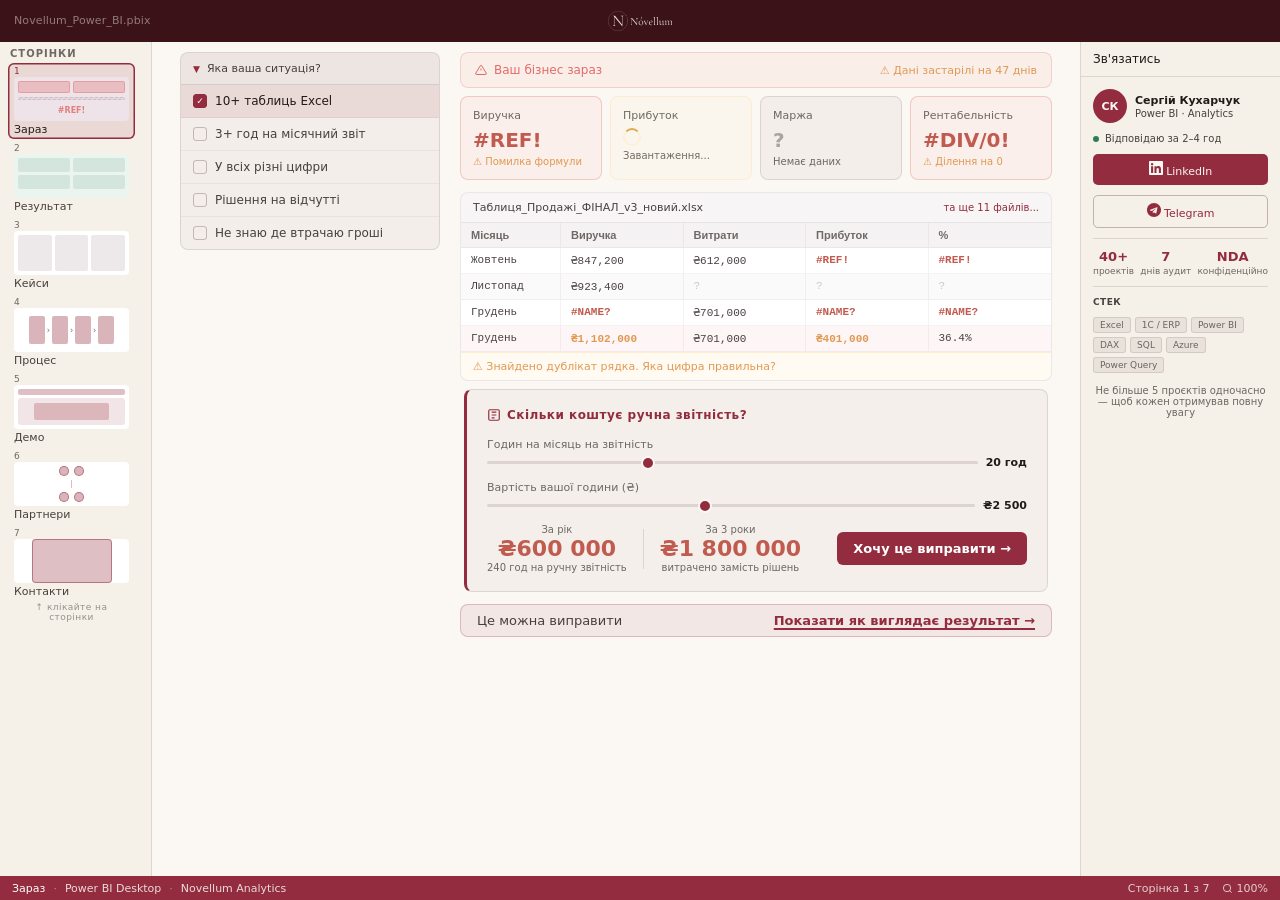
==== index.html @ 271a706f "Contact info strip: two-column layout with compact badges and buttons - Left column: name/role + sin" ====
<!doctype html>
<html lang="uk">
<head>
  <meta charset="utf-8">
  <meta name="viewport" content="width=device-width, initial-scale=1">
  <title>Novellum · Управлінська аналітика</title>
  <meta name="description" content="Power BI аналітика для власників бізнесу. Від хаосу в таблицях до рішень на основі даних.">
  <meta name="theme-color" content="#3B1218">
  <!-- Fira Sans: self-hosted from novellum-site prod repo (exact same files as novellum.co) -->
  <style>
    @font-face{font-family:'Fira Sans';font-style:normal;font-weight:300;font-display:optional;src:url('assets/fonts/fira-sans-cyrillic-ext-300.woff2') format('woff2');unicode-range:U+0460-052F,U+1C80-1C8A,U+20B4,U+2DE0-2DFF,U+A640-A69F,U+FE2E-FE2F}
    @font-face{font-family:'Fira Sans';font-style:normal;font-weight:300;font-display:optional;src:url('assets/fonts/fira-sans-cyrillic-300.woff2') format('woff2');unicode-range:U+0301,U+0400-045F,U+0490-0491,U+04B0-04B1,U+2116}
    @font-face{font-family:'Fira Sans';font-style:normal;font-weight:300;font-display:optional;src:url('assets/fonts/fira-sans-latin-300.woff2') format('woff2');unicode-range:U+0000-00FF,U+0131,U+0152-0153,U+02BB-02BC,U+02C6,U+02DA,U+02DC,U+0304,U+0308,U+0329,U+2000-206F,U+20AC,U+2122,U+2191,U+2193,U+2212,U+2215,U+FEFF,U+FFFD}
    @font-face{font-family:'Fira Sans';font-style:normal;font-weight:400;font-display:optional;src:url('assets/fonts/fira-sans-cyrillic-ext-400.woff2') format('woff2');unicode-range:U+0460-052F,U+1C80-1C8A,U+20B4,U+2DE0-2DFF,U+A640-A69F,U+FE2E-FE2F}
    @font-face{font-family:'Fira Sans';font-style:normal;font-weight:400;font-display:optional;src:url('assets/fonts/fira-sans-cyrillic-400.woff2') format('woff2');unicode-range:U+0301,U+0400-045F,U+0490-0491,U+04B0-04B1,U+2116}
    @font-face{font-family:'Fira Sans';font-style:normal;font-weight:400;font-display:optional;src:url('assets/fonts/fira-sans-latin-400.woff2') format('woff2');unicode-range:U+0000-00FF,U+0131,U+0152-0153,U+02BB-02BC,U+02C6,U+02DA,U+02DC,U+0304,U+0308,U+0329,U+2000-206F,U+20AC,U+2122,U+2191,U+2193,U+2212,U+2215,U+FEFF,U+FFFD}
    @font-face{font-family:'Fira Sans';font-style:normal;font-weight:600;font-display:optional;src:url('assets/fonts/fira-sans-cyrillic-ext-600.woff2') format('woff2');unicode-range:U+0460-052F,U+1C80-1C8A,U+20B4,U+2DE0-2DFF,U+A640-A69F,U+FE2E-FE2F}
    @font-face{font-family:'Fira Sans';font-style:normal;font-weight:600;font-display:optional;src:url('assets/fonts/fira-sans-cyrillic-600.woff2') format('woff2');unicode-range:U+0301,U+0400-045F,U+0490-0491,U+04B0-04B1,U+2116}
    @font-face{font-family:'Fira Sans';font-style:normal;font-weight:600;font-display:optional;src:url('assets/fonts/fira-sans-latin-600.woff2') format('woff2');unicode-range:U+0000-00FF,U+0131,U+0152-0153,U+02BB-02BC,U+02C6,U+02DA,U+02DC,U+0304,U+0308,U+0329,U+2000-206F,U+20AC,U+2122,U+2191,U+2193,U+2212,U+2215,U+FEFF,U+FFFD}
    @font-face{font-family:'Fira Sans';font-style:normal;font-weight:700;font-display:optional;src:url('assets/fonts/fira-sans-cyrillic-ext-700.woff2') format('woff2');unicode-range:U+0460-052F,U+1C80-1C8A,U+20B4,U+2DE0-2DFF,U+A640-A69F,U+FE2E-FE2F}
    @font-face{font-family:'Fira Sans';font-style:normal;font-weight:700;font-display:optional;src:url('assets/fonts/fira-sans-cyrillic-700.woff2') format('woff2');unicode-range:U+0301,U+0400-045F,U+0490-0491,U+04B0-04B1,U+2116}
    @font-face{font-family:'Fira Sans';font-style:normal;font-weight:700;font-display:optional;src:url('assets/fonts/fira-sans-latin-700.woff2') format('woff2');unicode-range:U+0000-00FF,U+0131,U+0152-0153,U+02BB-02BC,U+02C6,U+02DA,U+02DC,U+0304,U+0308,U+0329,U+2000-206F,U+20AC,U+2122,U+2191,U+2193,U+2212,U+2215,U+FEFF,U+FFFD}
    @font-face{font-family:'Fira Sans';font-style:normal;font-weight:800;font-display:optional;src:url('assets/fonts/fira-sans-cyrillic-ext-800.woff2') format('woff2');unicode-range:U+0460-052F,U+1C80-1C8A,U+20B4,U+2DE0-2DFF,U+A640-A69F,U+FE2E-FE2F}
    @font-face{font-family:'Fira Sans';font-style:normal;font-weight:800;font-display:optional;src:url('assets/fonts/fira-sans-cyrillic-800.woff2') format('woff2');unicode-range:U+0301,U+0400-045F,U+0490-0491,U+04B0-04B1,U+2116}
    @font-face{font-family:'Fira Sans';font-style:normal;font-weight:800;font-display:optional;src:url('assets/fonts/fira-sans-latin-800.woff2') format('woff2');unicode-range:U+0000-00FF,U+0131,U+0152-0153,U+02BB-02BC,U+02C6,U+02DA,U+02DC,U+0304,U+0308,U+0329,U+2000-206F,U+20AC,U+2122,U+2191,U+2193,U+2212,U+2215,U+FEFF,U+FFFD}
  </style>
  <!-- Cormorant Garamond — used for logo wordmark, headings, large numerals -->
  <link rel="preconnect" href="https://fonts.googleapis.com">
  <link rel="preconnect" href="https://fonts.gstatic.com" crossorigin>
  <link href="https://fonts.googleapis.com/css2?family=Cormorant+Garamond:wght@400;500;600&display=swap" rel="stylesheet">
  <link rel="stylesheet" href="style.css">
</head>
<body>

<div id="shellViewport">
<div class="app-shell" id="appShell">

  <!-- Title bar -->
  <div class="titlebar">
    <div class="tb-left">
      <span class="tb-filename">Novellum_Power_BI.pbix</span>
      <a href="https://linkedin.com/in/serhiy-kukharchuk/" target="_blank" rel="noopener" class="tb-cta-mob">LinkedIn ↗</a>
    </div>
    <div class="tb-center">
      <a href="https://novellum.co" target="_blank" rel="noopener" class="tb-logo-link" aria-label="Novellum" tabindex="-1">
        <svg viewBox="140.5477 246.19444 836.32423 258.30303" xmlns="http://www.w3.org/2000/svg" class="tb-logo-svg">
          <defs>
            <clipPath clipPathUnits="userSpaceOnUse" id="tbClip">
              <path style="fill:#ff0000;fill-opacity:1;fill-rule:nonzero;stroke:none" d="M 280.37305,342.04102 V 634.12695 H 572.45898 V 342.04102 Z m 265.52539,43.62695 c 3.27148,0.0859 4.03761,3.76331 3.77148,8.89844 0.0241,0.0393 0.0494,0.0793 0.0723,0.11914 1.63286,-0.83565 3.14355,-1.21264 4.46679,-1.23438 5.9375,-0.0975 8.09452,6.95545 0.50196,11.78321 -0.45115,0.28685 -0.90438,0.5685 -1.35547,0.85546 -1.19977,0.72027 -2.42039,1.41057 -3.68945,2.00196 0.81362,0.32107 1.61509,0.64423 2.39257,0.9707 9.83053,0.59237 16.47874,2.93774 7.51953,13.10938 0.15037,-0.1144 0.24939,-0.18947 0.32618,-0.24805 0.16197,-0.3305 0.52729,-0.52961 0.80078,-0.78711 -0.018,0.0181 -0.0364,0.0358 -0.0469,0.0469 -0.1917,0.20242 -0.35681,0.37781 -0.50195,0.53321 0.10474,-0.0939 0.24581,-0.22908 0.55273,-0.51563 -0.22536,0.21094 -0.72934,0.82817 -0.83007,0.85742 h -0.002 l -0.002,0.002 h -0.002 l -0.002,-0.002 h -0.002 -0.002 l -0.002,-0.002 v -0.002 h -0.002 v -0.002 -0.002 -0.002 c -2.3e-4,-0.004 -10e-4,-0.01 0,-0.0156 -0.59091,0.63515 -0.86311,0.92501 -1.74414,1.72071 -0.0924,0.0834 0.17211,-0.18119 0.25781,-0.27149 0.42783,-0.45087 0.82832,-0.88726 1.20117,-1.31054 -0.15956,0.12139 -0.37617,0.28706 -0.67968,0.52343 -7.75376,6.03838 -11.01083,5.5006 -12.04297,1.68164 -0.20613,0.0731 -0.4147,0.14668 -0.625,0.22071 -0.52965,0.19929 -1.09682,0.37675 -1.62695,0.58984 -0.2209,0.0888 -0.74621,0.41402 -0.82422,0.42188 h -0.002 -0.002 -0.002 l -0.002,-0.002 h -0.002 v -0.002 -0.002 -0.002 -0.002 c 0.004,-0.008 0.0177,-0.0235 0.0371,-0.043 0.18017,-0.18022 0.42395,-0.27968 0.63672,-0.41992 0.84351,-0.55599 1.58482,-1.08579 2.23047,-1.58984 -0.37382,-2.15367 -0.21672,-5.08972 0.17578,-8.38282 -2.17751,-0.95674 -5.17986,-1.69617 -8.35938,-2.38672 -0.76287,0.33618 -1.52468,0.67552 -2.28515,1.01758 -2.71108,1.19335 -5.4255,2.38163 -8.09961,3.65625 -9.21584,4.39278 -14.33861,-3.26443 -8.15039,-8.53125 -2.97775,-2.49902 -2.10581,-7.806 4.66015,-10.4707 0.0983,-0.0387 0.19492,-0.0779 0.29297,-0.11719 1.04839,-0.78155 2.40528,-1.46892 4.08985,-1.98828 0.31551,-0.0973 0.5683,-0.13351 0.85351,-0.33789 0.17058,-0.11456 0.34236,-0.23128 0.51563,-0.34766 0.032,-0.0297 0.0654,-0.0581 0.0976,-0.0879 0.24903,-0.23037 0.49876,-0.45937 0.74805,-0.68945 0.22289,-0.3529 2.39774,-2.29002 2.45703,-2.39453 l 0.002,-0.002 v -0.002 c -0.0142,0.005 -0.0752,0.047 -0.18555,0.13477 1.94456,-1.70896 0.83198,-0.79672 3.38867,-2.68164 4.14386,-3.05507 7.04251,-4.31959 9.02344,-4.26758 z" />
            </clipPath>
          </defs>
          <circle style="fill:#000000;fill-opacity:0;stroke:#FBF8F3;stroke-width:4.26603;stroke-linecap:round;stroke-dasharray:none;stroke-opacity:0.5" cx="426.41599" cy="488.08459" r="143.64278" clip-path="url(#tbClip)" transform="matrix(0.88595999,0,0,0.88595999,-108.08828,-57.077463)" />
          <circle style="fill:#922C3E;fill-opacity:1" cx="374.25168" cy="304.96124" r="10.13118" />
          <path d="M 217.71237,417.61796 V 311.25518 l 4.96215,0.4315 v 105.93128 q 0,11.2188 3.88343,16.18095 3.88343,4.74642 12.94476,4.74642 0.64724,0 0.64724,1.29447 0,1.29448 -0.64724,1.29448 -4.31492,0 -8.84558,-0.21575 -4.53067,-0.21574 -10.14007,-0.21574 -5.39365,0 -10.3558,0.21574 -4.96216,0.21575 -9.49283,0.21575 -0.43149,0 -0.43149,-1.29448 0,-1.29447 0.43149,-1.29447 9.49283,0 13.16051,-4.74642 3.88343,-4.96215 3.88343,-16.18095 z m 108.73598,26.10527 q 0,0.43149 -1.07873,0.43149 -1.07873,0.21575 -1.51022,0 L 224.61624,323.9842 q -7.33537,-8.84559 -13.16051,-11.86603 -5.60939,-3.23619 -10.7873,-3.23619 -0.64724,0 -0.64724,-1.29448 0,-1.29447 0.64724,-1.29447 3.88343,0 7.76686,0.21574 4.09917,0.21575 7.33536,0.21575 3.88343,0 7.33537,-0.21575 3.45193,-0.21574 5.1779,-0.21574 2.8047,0 3.88343,2.58895 1.07873,2.3732 6.25663,8.62984 l 86.2984,105.93129 z m 0,-113.69814 v 113.69814 l -4.96216,-6.68813 V 330.02509 q 0,-11.2188 -3.88343,-16.18095 -3.66768,-4.96216 -12.51326,-4.96216 -0.4315,0 -0.4315,-1.29448 0,-1.29447 0.4315,-1.29447 4.31492,0 8.84558,0.43149 4.74641,0.21574 10.14006,0.21574 5.17791,0 10.14007,-0.21574 5.1779,-0.43149 9.49282,-0.43149 0.64724,0 0.64724,1.29447 0,1.29448 -0.64724,1.29448 -9.27708,0 -13.37625,4.96216 -3.88343,4.96215 -3.88343,16.18095 z" style="fill:#FBF8F3;stroke-width:8.98948" aria-label="N" />
          <path d="m 443.47911,411.59051 v -71.41844 l 3.33189,0.28973 v 71.12871 q 0,7.53298 2.60757,10.86488 2.60757,3.18703 8.6919,3.18703 0.4346,0 0.4346,0.86919 0,0.86919 -0.4346,0.86919 -2.8973,0 -5.93946,-0.14487 -3.04217,-0.14486 -6.80866,-0.14486 -3.62162,0 -6.95352,0.14486 -3.33189,0.14487 -6.37406,0.14487 -0.28973,0 -0.28973,-0.86919 0,-0.86919 0.28973,-0.86919 6.37406,0 8.83677,-3.18703 2.60757,-3.3319 2.60757,-10.86488 z m 73.01196,17.52867 q 0,0.28973 -0.72433,0.28973 -0.72432,0.14486 -1.01405,0 l -66.6379,-80.68981 q -4.92541,-5.93946 -8.83677,-7.96757 -3.76649,-2.17298 -7.24325,-2.17298 -0.43459,0 -0.43459,-0.86919 0,-0.86919 0.43459,-0.86919 2.60757,0 5.21514,0.14486 2.75244,0.14487 4.92541,0.14487 2.60757,0 4.92541,-0.14487 2.31784,-0.14486 3.47676,-0.14486 1.88325,0 2.60757,1.73838 0.72433,1.59352 4.20109,5.7946 l 57.946,71.12872 z m 0,-76.34386 v 76.34386 l -3.3319,-4.49082 v -71.85304 q 0,-7.53298 -2.60757,-10.86487 -2.4627,-3.3319 -8.40217,-3.3319 -0.28973,0 -0.28973,-0.86919 0,-0.86919 0.28973,-0.86919 2.8973,0 5.93947,0.28973 3.18703,0.14486 6.80865,0.14486 3.47676,0 6.80866,-0.14486 3.47676,-0.28973 6.37406,-0.28973 0.4346,0 0.4346,0.86919 0,0.86919 -0.4346,0.86919 -6.22919,0 -8.98163,3.3319 -2.60757,3.33189 -2.60757,10.86487 z m 48.38481,76.48872 q -8.54704,0 -14.9211,-4.20108 -6.37406,-4.20109 -9.85082,-11.15461 -3.47676,-7.09838 -3.47676,-15.21082 0,-7.53298 2.75244,-13.03785 2.75243,-5.50487 7.38811,-8.98163 4.63568,-3.62163 9.99569,-5.36001 5.50487,-1.73838 10.72001,-1.73838 8.83677,0 15.06596,4.34595 6.37406,4.34595 9.70596,11.15461 3.33189,6.80865 3.33189,14.34163 0,9.27136 -4.20108,15.93515 -4.20109,6.66379 -11.15461,10.28542 -6.95352,3.62162 -15.35569,3.62162 z m 4.20109,-2.75243 q 7.67784,0 12.16866,-5.36001 4.49081,-5.50487 4.49081,-17.67353 0,-9.12649 -3.04216,-16.08001 -2.8973,-7.09839 -8.11244,-11.00974 -5.21514,-4.05622 -11.87894,-4.05622 -7.67784,0 -12.02379,5.64973 -4.34595,5.64974 -4.34595,16.22488 0,8.83677 2.8973,16.22488 2.8973,7.38812 7.96757,11.73407 5.21514,4.34595 11.87894,4.34595 z m -3.18704,-67.79682 q -0.14486,0.43459 -1.01405,0.28973 -0.72433,-0.28973 -0.57946,-0.57946 l 7.67785,-34.76761 q 0.14486,-0.43459 1.44865,-0.86919 1.44865,-0.57946 3.18703,-0.86919 1.73838,-0.43459 3.04216,-0.43459 1.30379,0 1.01406,0.57946 z m 97.3493,12.74812 q 0.28973,0 0.28973,0.86919 0,0.86919 -0.28973,0.86919 -3.62162,0 -6.22919,2.31784 -2.46271,2.17297 -4.92541,8.2573 l -18.10813,43.4595 q -0.14486,0.57946 -1.59351,0.57946 -1.30379,0 -1.59352,-0.57946 l -20.2811,-43.74923 q -3.04217,-6.51892 -5.07028,-8.40217 -1.88324,-1.88324 -4.63568,-1.88324 -0.43459,0 -0.43459,-0.86919 0,-0.86919 0.43459,-0.86919 2.17298,0 4.63568,0.14486 2.60757,0.14487 5.36001,0.14487 4.92541,0 8.54703,-0.14487 3.62163,-0.14486 6.66379,-0.14486 0.4346,0 0.4346,0.86919 0,0.86919 -0.4346,0.86919 -4.49081,0 -7.09838,1.15892 -2.60757,1.01405 -1.01406,4.49081 l 18.54273,39.40328 -4.20109,5.93947 16.94921,-41.14166 q 2.17297,-5.21514 -0.4346,-7.53298 -2.4627,-2.31784 -9.99568,-2.31784 -0.28973,0 -0.28973,-0.86919 0,-0.86919 0.28973,-0.86919 3.47676,0 6.51892,0.14486 3.18703,0.14487 8.11244,0.14487 3.04217,0 4.92541,-0.14487 2.02811,-0.14486 4.92541,-0.14486 z m 32.16003,57.65627 q -8.6919,0 -14.63136,-3.91136 -5.93947,-4.05622 -8.98163,-10.43028 -2.8973,-6.37406 -2.8973,-13.47244 0,-8.83677 4.05622,-15.79029 4.05622,-7.09838 11.00974,-11.1546 7.09838,-4.20109 15.50055,-4.20109 8.25731,0 12.45839,4.34595 4.34596,4.34595 4.34596,12.16866 0,1.88325 -0.4346,2.8973 -0.28973,0.86919 -1.30378,0.86919 H 706.409 q 0.57946,-8.83676 -2.60757,-13.03785 -3.18703,-4.34595 -9.12649,-4.34595 -7.67785,0 -12.0238,6.08433 -4.20108,6.08433 -4.20108,16.65948 0,8.2573 2.60757,14.63136 2.60757,6.37406 7.67784,9.99569 5.07028,3.62162 12.31353,3.62162 4.92541,0 8.11244,-1.44865 3.18703,-1.44865 6.37406,-3.33189 0.28973,-0.28973 0.72433,0.43459 0.57946,0.57946 0.28973,1.01406 -5.07028,4.49081 -10.43029,6.51892 -5.21514,1.88325 -10.72001,1.88325 z m -19.55677,-38.53409 -0.14487,-1.88325 32.88436,-0.57946 v 2.31784 z m 52.73101,36.79571 q -0.43459,0 -0.43459,-0.86919 0,-0.86919 0.43459,-0.86919 5.64974,0 7.38812,-1.88325 1.73838,-2.02811 1.73838,-8.11244 v -74.8952 q 0,-5.07028 -1.01406,-7.38812 -1.01405,-2.46271 -3.62162,-2.46271 -2.17298,0 -6.66379,2.02811 -0.4346,0.28973 -0.86919,-0.57946 -0.4346,-0.86919 0.14486,-1.01405 l 18.54272,-8.83677 q 0.28973,-0.14486 0.72433,-0.14486 0.28973,0 0.72432,0.43459 0.57946,0.28973 0.57946,0.72433 v 92.13414 q 0,6.08433 1.59352,8.11244 1.59351,1.88325 7.38811,1.88325 0.4346,0 0.4346,0.86919 0,0.86919 -0.4346,0.86919 -2.4627,0 -5.93946,-0.14487 -3.47676,-0.14486 -7.38812,-0.14486 -3.76649,0 -7.38811,0.14486 -3.47676,0.14487 -5.93947,0.14487 z m 37.37506,0 q -0.43459,0 -0.43459,-0.86919 0,-0.86919 0.43459,-0.86919 5.64974,0 7.38812,-1.88325 1.73838,-2.02811 1.73838,-8.11244 v -74.8952 q 0,-5.07028 -1.01406,-7.38812 -1.01405,-2.46271 -3.62162,-2.46271 -2.17298,0 -6.66379,2.02811 -0.4346,0.28973 -0.86919,-0.57946 -0.4346,-0.86919 0.14486,-1.01405 l 18.54272,-8.83677 q 0.28973,-0.14486 0.72433,-0.14486 0.28973,0 0.72432,0.43459 0.57946,0.28973 0.57946,0.72433 v 92.13414 q 0,6.08433 1.59352,8.11244 1.59351,1.88325 7.38811,1.88325 0.4346,0 0.4346,0.86919 0,0.86919 -0.4346,0.86919 -2.4627,0 -5.93946,-0.14487 -3.47676,-0.14486 -7.38812,-0.14486 -3.76649,0 -7.38811,0.14486 -3.47676,0.14487 -5.93947,0.14487 z m 57.94592,1.15892 q -7.09838,0 -11.29947,-4.49082 -4.05622,-4.63568 -4.05622,-13.32758 v -22.16434 q 0,-5.64974 -1.01405,-8.11244 -0.86919,-2.60757 -3.3319,-2.60757 -2.02811,0 -4.92541,1.44865 -0.57946,0.14486 -1.01405,-0.72433 -0.28973,-0.86919 0.28973,-1.01405 l 16.08001,-7.24325 q 0.28973,-0.14487 0.57946,-0.14487 0.4346,0 0.86919,0.4346 0.57946,0.28973 0.57946,0.72432 v 34.62274 q 0,8.54703 3.04217,12.74812 3.04216,4.05622 9.12649,4.05622 5.50487,0 11.00974,-3.3319 5.64974,-3.33189 9.85082,-8.98163 l 0.72433,1.59352 q -6.66379,8.54703 -13.18272,12.60325 -6.37406,3.91136 -13.32758,3.91136 z m 31.14598,-57.22168 v 40.5622 q 0,4.92541 1.15892,7.09839 1.15892,2.17297 3.91136,2.17297 1.44865,0 3.18703,-0.43459 1.88324,-0.57946 4.49081,-1.59352 0.72433,-0.28973 1.01406,0.57946 0.28973,0.72433 -0.28973,1.01406 l -16.94921,7.96757 q -0.28973,0.14487 -0.57946,0.14487 -1.15892,0 -2.60757,-3.04217 -1.44865,-3.18703 -1.44865,-8.98163 v -28.24867 q 0,-5.64974 -1.01406,-8.11244 -0.86919,-2.60757 -3.33189,-2.60757 -2.02811,0 -4.92541,1.44865 -0.57946,0.14486 -0.86919,-0.72433 -0.28973,-0.86919 0.28973,-1.01405 l 16.08001,-7.24325 q 0.28973,-0.14487 0.4346,-0.14487 0.43459,0 0.86919,0.4346 0.57946,0.28973 0.57946,0.72432 z m 95.03145,56.06276 q -0.43459,0 -0.43459,-0.86919 0,-0.86919 0.43459,-0.86919 5.64974,0 7.38812,-1.88325 1.73838,-2.02811 1.73838,-8.11244 V 392.6132 q 0,-16.94921 -12.45839,-16.94921 -5.21514,0 -10.43028,3.47676 -5.07028,3.3319 -8.98163,9.1265 l -0.57946,-1.73838 q 6.22919,-8.6919 12.31352,-12.60326 6.08433,-3.91135 12.45839,-3.91135 7.53298,0 11.5892,4.34595 4.20109,4.20108 4.20109,13.18271 v 28.10381 q 0,6.08433 1.59351,8.11244 1.73838,1.88325 7.53298,1.88325 0.4346,0 0.4346,0.86919 0,0.86919 -0.4346,0.86919 -2.4627,0 -5.93946,-0.14487 -3.47676,-0.14486 -7.24325,-0.14486 -3.76649,0 -7.24325,0.14486 -3.3319,0.14487 -5.93947,0.14487 z m -37.37517,0 q -0.43459,0 -0.43459,-0.86919 0,-0.86919 0.43459,-0.86919 5.64974,0 7.24325,-1.88325 1.73838,-2.02811 1.73838,-8.11244 V 392.6132 q 0,-16.94921 -12.31352,-16.94921 -5.21514,0 -10.43028,3.47676 -5.07028,3.3319 -8.98163,9.1265 l -0.57946,-1.73838 q 6.08433,-8.6919 12.16866,-12.60326 6.08433,-3.91135 12.45839,-3.91135 7.53298,0 11.73406,4.20108 4.20109,4.20109 4.20109,13.03785 v 28.39354 q 0,6.08433 1.59351,8.11244 1.73838,1.88325 7.53298,1.88325 0.4346,0 0.4346,0.86919 0,0.86919 -0.4346,0.86919 -2.60757,0 -6.08433,-0.14487 -3.33189,-0.14486 -7.09838,-0.14486 -3.76649,0 -7.24325,0.14486 -3.47676,0.14487 -5.93947,0.14487 z m -37.2303,0 q -0.4346,0 -0.4346,-0.86919 0,-0.86919 0.4346,-0.86919 5.64973,0 7.24325,-1.88325 1.73838,-2.02811 1.73838,-8.11244 v -28.68327 q 0,-4.78054 -1.15892,-6.95352 -1.01406,-2.31784 -3.91136,-2.31784 -1.44865,0 -3.47676,0.57946 -1.88325,0.57946 -4.34595,1.59352 -0.57946,0.14486 -1.01406,-0.57946 -0.28973,-0.72433 0.28973,-1.01406 l 16.80435,-7.96757 q 0.43459,-0.14487 0.86919,-0.14487 1.01405,0 2.60757,3.04217 1.59351,3.04216 1.59351,8.83676 v 33.60868 q 0,6.08433 1.59352,8.11244 1.73838,1.88325 7.38811,1.88325 0.4346,0 0.4346,0.86919 0,0.86919 -0.4346,0.86919 -2.4627,0 -5.93946,-0.14487 -3.3319,-0.14486 -7.09839,-0.14486 -3.76649,0 -7.24325,0.14486 -3.47676,0.14487 -5.93946,0.14487 z" style="fill:#FBF8F3;stroke-width:6.03603" aria-label="Nóvellum" />
        </svg>
      </a>
    </div>
    <div class="tb-right">
    </div>
  </div>

  <!-- Mobile nav (sticky below titlebar on mobile) -->
  <div class="mobile-nav" id="mobileNav">
    <a href="#" class="mn-item active" data-page="pain">Зараз</a>
    <a href="#" class="mn-item" data-page="solution">Результат</a>
    <a href="#" class="mn-item" data-page="cases">Кейси</a>
    <a href="#" class="mn-item" data-page="process">Процес</a>
    <a href="#" class="mn-item mn-item-desktop-only" data-page="demo">Демо</a>
    <a href="#" class="mn-item" data-page="partners">Партнери</a>
    <a href="#" class="mn-item" data-page="contact">Контакти</a>
  </div>

  <!-- App body -->
  <div class="app-body">

    <!-- Pages panel -->
    <div class="pages-panel">
      <div class="pp-title">СТОРІНКИ</div>
      <div class="pp-list" id="ppList">

        <div class="pp-item active" data-page="pain" data-name="Зараз" data-num="1">
          <div class="pp-num">1</div>
          <div class="pp-thumb pp-thumb-pain">
            <div class="ppt-broken">
              <div class="ppt-err-row"><span class="ppt-err-dot"></span><span class="ppt-err-dot"></span></div>
              <div class="ppt-grey-chart"></div>
              <div class="ppt-ref">#REF!</div>
            </div>
          </div>
          <div class="pp-name">Зараз</div>
        </div>

        <div class="pp-item" data-page="solution" data-name="Результат" data-num="2">
          <div class="pp-num">2</div>
          <div class="pp-thumb pp-thumb-solution">
            <div class="ppt-kpis">
              <div class="ppt-kpi"></div><div class="ppt-kpi"></div>
              <div class="ppt-kpi"></div><div class="ppt-kpi"></div>
            </div>
            <div class="ppt-chart"></div>
          </div>
          <div class="pp-name">Результат</div>
        </div>

        <div class="pp-item" data-page="cases" data-name="Кейси" data-num="3">
          <div class="pp-num">3</div>
          <div class="pp-thumb">
            <div class="ppt-cards">
              <div class="ppt-card"></div><div class="ppt-card"></div><div class="ppt-card"></div>
            </div>
          </div>
          <div class="pp-name">Кейси</div>
        </div>

        <div class="pp-item" data-page="process" data-name="Процес" data-num="4">
          <div class="pp-num">4</div>
          <div class="pp-thumb">
            <div class="ppt-flow">
              <div class="ppt-step"></div><div class="ppt-arr">›</div>
              <div class="ppt-step"></div><div class="ppt-arr">›</div>
              <div class="ppt-step"></div><div class="ppt-arr">›</div>
              <div class="ppt-step"></div>
            </div>
          </div>
          <div class="pp-name">Процес</div>
        </div>

        <div class="pp-item" data-page="demo" data-name="Демо" data-num="5">
          <div class="pp-num">5</div>
          <div class="pp-thumb pp-thumb-demo">
            <div class="ppt-demo">
              <div class="ppt-demo-bar"></div>
              <div class="ppt-demo-screen">
                <div class="ppt-demo-chart"></div>
              </div>
            </div>
          </div>
          <div class="pp-name">Демо</div>
        </div>

        <div class="pp-item" data-page="partners" data-name="Партнери" data-num="6">
          <div class="pp-num">6</div>
          <div class="pp-thumb pp-thumb-partners">
            <div class="ppt-partners">
              <div class="ppt-p-row"><div class="ppt-p-dot"></div><div class="ppt-p-dot"></div></div>
              <div class="ppt-p-line"></div>
              <div class="ppt-p-row"><div class="ppt-p-dot"></div><div class="ppt-p-dot"></div></div>
            </div>
          </div>
          <div class="pp-name">Партнери</div>
        </div>

        <div class="pp-item" data-page="contact" data-name="Контакти" data-num="7">
          <div class="pp-num">7</div>
          <div class="pp-thumb">
            <div class="ppt-contact"><div class="ppt-contact-box"></div></div>
          </div>
          <div class="pp-name">Контакти</div>
        </div>

      <div class="pp-hint">↑ клікайте на сторінки</div>
      </div>
    </div>

    <!-- Canvas area -->
    <div class="canvas-area" id="canvasArea">
      <canvas id="bgCanvas"></canvas>
      <div class="page-load-bar" id="pageLoadBar"><div class="plb-fill" id="plbFill"></div></div>

      <!-- ══════════════════════════════════════
           PAGE 1: ЗАРАЗ — Їхній поточний біль
      ══════════════════════════════════════ -->
      <div class="rpage active" id="page-pain">
        <div class="rpage-scroll">
          <div class="pain-layout">

            <!-- Left: Pain slicers (PBI slicer style) -->
            <div class="pain-left">
              <div class="slicer-panel">
                <div class="slicer-header">
                  <div class="slicer-icon">▼</div>
                  Яка ваша ситуація?
                </div>
                <div class="slicer-items" id="slicerItems">
                  <div class="slicer-item active" data-pain="excel">
                    <div class="si-check">✓</div>
                    <div class="si-text">10+ таблиць Excel</div>
                  </div>
                  <div class="slicer-item" data-pain="hours">
                    <div class="si-check"></div>
                    <div class="si-text">3+ год на місячний звіт</div>
                  </div>
                  <div class="slicer-item" data-pain="versions">
                    <div class="si-check"></div>
                    <div class="si-text">У всіх різні цифри</div>
                  </div>
                  <div class="slicer-item" data-pain="decisions">
                    <div class="si-check"></div>
                    <div class="si-text">Рішення на відчутті</div>
                  </div>
                  <div class="slicer-item" data-pain="blind">
                    <div class="si-check"></div>
                    <div class="si-text">Не знаю де втрачаю гроші</div>
                  </div>
                </div>
              </div>

            </div>

            <!-- Right: Broken dashboard (their current reality) -->
            <div class="pain-right">
              <div class="pain-dash-header">
                <div class="pdh-left">
                  <svg width="12" height="12" viewBox="0 0 24 24" fill="none" stroke="currentColor" stroke-width="2"><path d="M10.29 3.86L1.82 18a2 2 0 0 0 1.71 3h16.94a2 2 0 0 0 1.71-3L13.71 3.86a2 2 0 0 0-3.42 0z"/><line x1="12" y1="9" x2="12" y2="13"/><line x1="12" y1="17" x2="12.01" y2="17"/></svg>
                  Ваш бізнес зараз
                </div>
                <div class="pdh-right">
                  <div class="pdh-stale">⚠ Дані застарілі на 47 днів</div>
                </div>
              </div>

              <!-- Pain: Excel chaos -->
              <div class="pain-visual active" id="pain-excel">
                <div class="broken-kpis">
                  <div class="bkpi err">
                    <div class="bkpi-l">Виручка</div>
                    <div class="bkpi-v">#REF!</div>
                    <div class="bkpi-d warn">⚠ Помилка формули</div>
                  </div>
                  <div class="bkpi loading">
                    <div class="bkpi-l">Прибуток</div>
                    <div class="bkpi-v">
                      <div class="spinner"></div>
                    </div>
                    <div class="bkpi-d muted">Завантаження...</div>
                  </div>
                  <div class="bkpi">
                    <div class="bkpi-l">Маржа</div>
                    <div class="bkpi-v grey">?</div>
                    <div class="bkpi-d muted">Немає даних</div>
                  </div>
                  <div class="bkpi err">
                    <div class="bkpi-l">Рентабельність</div>
                    <div class="bkpi-v">#DIV/0!</div>
                    <div class="bkpi-d warn">⚠ Ділення на 0</div>
                  </div>
                </div>
                <div class="excel-table">
                  <div class="et-header">
                    <span>Таблиця_Продажі_ФІНАЛ_v3_новий.xlsx</span>
                    <span class="et-files">та ще 11 файлів...</span>
                  </div>
                  <div class="et-rows">
                    <div class="et-row header"><span>Місяць</span><span>Виручка</span><span>Витрати</span><span>Прибуток</span><span>%</span></div>
                    <div class="et-row"><span>Жовтень</span><span class="ok">₴847,200</span><span class="ok">₴612,000</span><span class="err-cell">#REF!</span><span class="err-cell">#REF!</span></div>
                    <div class="et-row alt"><span>Листопад</span><span class="ok">₴923,400</span><span class="warn-cell">?</span><span class="warn-cell">?</span><span class="warn-cell">?</span></div>
                    <div class="et-row"><span>Грудень</span><span class="err-cell">#NAME?</span><span class="ok">₴701,000</span><span class="err-cell">#NAME?</span><span class="err-cell">#NAME?</span></div>
                    <div class="et-row alt conflict"><span>Грудень</span><span class="conflict-cell" title="Інша версія!">₴1,102,000</span><span class="ok">₴701,000</span><span class="conflict-cell">₴401,000</span><span class="ok">36.4%</span></div>
                  </div>
                  <div class="et-note">⚠ Знайдено дублікат рядка. Яка цифра правильна?</div>
                </div>
              </div>

              <!-- Pain: Hours wasted -->
              <div class="pain-visual" id="pain-hours">
                <div class="broken-kpis">
                  <div class="bkpi loading" style="grid-column:span 2">
                    <div class="bkpi-l">Місячний звіт</div>
                    <div class="bkpi-v hours-val">2год 47хв</div>
                    <div class="bkpi-d warn">⏳ В процесі зведення...</div>
                  </div>
                  <div class="bkpi">
                    <div class="bkpi-l">Залишилось</div>
                    <div class="bkpi-v grey">∼1год</div>
                    <div class="bkpi-d muted">Приблизно</div>
                  </div>
                  <div class="bkpi err">
                    <div class="bkpi-l">Статус</div>
                    <div class="bkpi-v" style="font-size:11px;color:#E05252">Рішення<br>чекають</div>
                    <div class="bkpi-d warn">Щомісяця</div>
                  </div>
                </div>
                <div class="hours-timeline">
                  <div class="ht-title">Ваш місячний ритуал зведення звітів</div>
                  <div class="ht-steps">
                    <div class="ht-step done"><div class="ht-dot"></div><span>Вивантажити з CRM</span><em>25 хв</em></div>
                    <div class="ht-step done"><div class="ht-dot"></div><span>Вивантажити з 1С</span><em>15 хв</em></div>
                    <div class="ht-step done"><div class="ht-dot"></div><span>Склеїти в Excel</span><em>45 хв</em></div>
                    <div class="ht-step active"><div class="ht-dot pulse"></div><span>Перевірити чому не сходиться</span><em>∼60 хв</em></div>
                    <div class="ht-step"><div class="ht-dot empty"></div><span>Зробити красивий звіт</span><em>?</em></div>
                    <div class="ht-step"><div class="ht-dot empty"></div><span>Відправити керівнику</span><em>?</em></div>
                  </div>
                  <div class="ht-total">Разом щомісяця: <strong>3–5 годин</strong> · щороку: <strong>36–60 годин</strong></div>
                </div>
              </div>

              <!-- Pain: Different versions of truth -->
              <div class="pain-visual" id="pain-versions">
                <div class="broken-kpis">
                  <div class="bkpi err" style="grid-column:span 4">
                    <div class="bkpi-l">Виручка за грудень — хто правий?</div>
                    <div class="bkpi-v" style="font-size:13px;color:#E05252">Три різні відповіді</div>
                    <div class="bkpi-d warn">⚠ Дані з різних систем не збігаються</div>
                  </div>
                </div>
                <div class="versions-fight">
                  <div class="vf-source">
                    <div class="vf-label">
                      <svg width="12" height="12" viewBox="0 0 24 24" fill="none" stroke="currentColor" stroke-width="2"><path d="M14 2H6a2 2 0 0 0-2 2v16a2 2 0 0 0 2 2h12a2 2 0 0 0 2-2V8z"/></svg>
                      Бухгалтерія (1С)
                    </div>
                    <div class="vf-val">₴1,247,000</div>
                    <div class="vf-note">Без ПДВ, за датою оплати</div>
                  </div>
                  <div class="vf-vs">≠</div>
                  <div class="vf-source conflict">
                    <div class="vf-label">
                      <svg width="12" height="12" viewBox="0 0 24 24" fill="none" stroke="currentColor" stroke-width="2"><rect x="3" y="3" width="7" height="7"/><rect x="14" y="3" width="7" height="7"/><rect x="14" y="14" width="7" height="7"/><rect x="3" y="14" width="7" height="7"/></svg>
                      CRM (менеджери)
                    </div>
                    <div class="vf-val">₴1,380,000</div>
                    <div class="vf-note">З ПДВ, за датою відвантаження</div>
                  </div>
                  <div class="vf-vs">≠</div>
                  <div class="vf-source">
                    <div class="vf-label">
                      <svg width="12" height="12" viewBox="0 0 24 24" fill="none" stroke="currentColor" stroke-width="2"><rect x="2" y="3" width="20" height="14" rx="2"/><line x1="8" y1="21" x2="16" y2="21"/><line x1="12" y1="17" x2="12" y2="21"/></svg>
                      Сайт (аналітика)
                    </div>
                    <div class="vf-val">₴1,195,000</div>
                    <div class="vf-note">Тільки онлайн-замовлення</div>
                  </div>
                </div>
                <div class="versions-question">
                  Хто правий? Яку цифру ставити в звіт?
                  <span class="vq-answer">Ніхто не знає.</span>
                </div>
              </div>

              <!-- Pain: Gut decisions -->
              <div class="pain-visual" id="pain-decisions">
                <div class="broken-kpis">
                  <div class="bkpi empty"><div class="bkpi-l">Найприбутковіший продукт</div><div class="bkpi-v ghost">—</div><div class="bkpi-d muted">Немає даних</div></div>
                  <div class="bkpi empty"><div class="bkpi-l">Найслабший канал</div><div class="bkpi-v ghost">—</div><div class="bkpi-d muted">Немає даних</div></div>
                  <div class="bkpi empty"><div class="bkpi-l">Прогноз на місяць</div><div class="bkpi-v ghost">—</div><div class="bkpi-d muted">Немає даних</div></div>
                  <div class="bkpi empty"><div class="bkpi-l">ROI маркетингу</div><div class="bkpi-v ghost">—</div><div class="bkpi-d muted">Немає даних</div></div>
                </div>
                <div class="empty-chart-wrap">
                  <div class="empty-chart">
                    <div class="ec-placeholder">
                      <svg width="40" height="40" viewBox="0 0 24 24" fill="none" stroke="rgba(255,255,255,0.15)" stroke-width="1.5"><rect x="3" y="3" width="7" height="7"/><rect x="14" y="3" width="7" height="7"/><rect x="14" y="14" width="7" height="7"/><rect x="3" y="14" width="7" height="7"/></svg>
                      <div>Немає даних для відображення</div>
                    </div>
                  </div>
                  <div class="decision-quotes">
                    <div class="dq-item">"Здається, грудень був кращим..."</div>
                    <div class="dq-item">"Я відчуваю що цей продукт прибутковіший"</div>
                    <div class="dq-item">"Зменшимо витрати, мабуть допоможе"</div>
                  </div>
                </div>
              </div>

              <!-- Pain: Blind spots -->
              <div class="pain-visual" id="pain-blind">
                <div class="broken-kpis">
                  <div class="bkpi warn-kpi"><div class="bkpi-l">Збиткові товари</div><div class="bkpi-v">?</div><div class="bkpi-d warn">Не відслідковується</div></div>
                  <div class="bkpi warn-kpi"><div class="bkpi-l">Відтік клієнтів</div><div class="bkpi-v">?</div><div class="bkpi-d warn">Не відслідковується</div></div>
                  <div class="bkpi warn-kpi"><div class="bkpi-l">Витрати по відділах</div><div class="bkpi-v">?</div><div class="bkpi-d warn">Тільки загальне</div></div>
                  <div class="bkpi warn-kpi"><div class="bkpi-l">Cashflow прогноз</div><div class="bkpi-v">?</div><div class="bkpi-d warn">Немає моделі</div></div>
                </div>
                <div class="blind-spots">
                  <div class="bs-title">Що ви не бачите прямо зараз:</div>
                  <div class="bs-list">
                    <div class="bs-item"><div><strong>Скільки коштує кожен клієнт</strong><br><span>і чи окупається залучення</span></div></div>
                    <div class="bs-item"><div><strong>Які продукти з'їдають маржу</strong><br><span>через неочевидні витрати</span></div></div>
                    <div class="bs-item"><div><strong>Коли буде касовий розрив</strong><br><span>щоб встигнути підготуватись</span></div></div>
                    <div class="bs-item"><div><strong>Який канал дає кращих клієнтів</strong><br><span>а не просто більше лідів</span></div></div>
                  </div>
                </div>
              </div>

              <!-- Cost calculator (full width) -->
              <div class="cost-calc-full" id="costCalc">
                <div class="ccf-label">
                  <svg width="14" height="14" viewBox="0 0 24 24" fill="none" stroke="currentColor" stroke-width="2"><rect x="3" y="3" width="18" height="18" rx="2"/><path d="M8 7h8M8 12h8M8 17h5"/></svg>
                  Скільки коштує ручна звітність?
                </div>
                <div class="ccf-body">
                  <div class="ccf-sliders">
                    <div class="ccf-row">
                      <label>Годин на місяць на звітність</label>
                      <div class="calc-slider-wrap">
                        <input type="range" min="1" max="60" value="20" id="hoursSlider" class="calc-slider">
                        <span class="calc-val" id="hoursVal">20 год</span>
                      </div>
                    </div>
                    <div class="ccf-row">
                      <label>Вартість вашої години (₴)</label>
                      <div class="calc-slider-wrap">
                        <input type="range" min="500" max="5000" step="100" value="2500" id="rateSlider" class="calc-slider">
                        <span class="calc-val" id="rateVal">₴2 500</span>
                      </div>
                    </div>
                  </div>
                  <div class="ccf-bottom">
                    <div class="ccf-results">
                      <div class="ccf-result">
                        <div class="ccr-label">За рік</div>
                        <div class="ccr-value" id="calcYearCost">₴600 000</div>
                        <div class="ccr-sub" id="calcYearHours">240 год на ручну звітність</div>
                      </div>
                      <div class="ccf-divider"></div>
                      <div class="ccf-result">
                        <div class="ccr-label">За 3 роки</div>
                        <div class="ccr-value" id="calc3YearCost">₴1 800 000</div>
                        <div class="ccr-sub">витрачено замість рішень</div>
                      </div>
                    </div>
                    <div class="ccf-cta-wrap">
                      <button class="ccf-cta" data-goto="contact">Хочу це виправити →</button>
                    </div>
                  </div>
                </div>
              </div>

              <!-- Bottom CTA -->
              <div class="pain-cta-bar">
                <div class="pcb-text">Це можна виправити</div>
                <a class="pcb-link" data-goto="solution" href="#">Показати як виглядає результат →</a>
              </div>

            </div>

          </div>
        </div>
      </div>

      <!-- ══════════════════════════════════════
           PAGE 2: РЕЗУЛЬТАТ — Beautiful dashboard
      ══════════════════════════════════════ -->
      <div class="rpage" id="page-solution">
        <div class="rpage-scroll">

          <div class="solution-header">
            <div class="sh-top">
            <div class="sh-kpills">
                <span class="sh-pill brand">Той самий бізнес · Ті самі дані</span>
                <span class="sh-pill green">–95% часу на звітність</span>
                <span class="sh-pill">1 версія правди</span>
                <span class="sh-pill">Рішення замість звітів</span>
                <span class="sh-pill">7 днів від даних до результату</span>
              </div>
            </div>
            <div class="sh-bottom">
              <h2 class="sh-title">Один дашборд замість <span class="grad">10 таблиць</span></h2>
              <p class="sh-desc">Управлінська аналітика, яка допомагає приймати рішення — а не просто звітувати. Картина бізнесу зрозуміла з першого погляду, без підготовки і пояснень.</p>
            </div>
          </div>

          <!-- The beautiful live dashboard -->
          <div class="live-dash">
            <div class="ld-header">
              <span class="ld-icon">▦</span>
              Novellum Analytics · Revenue Dashboard
              <span class="ld-status">● Оновлено: щойно</span>
            </div>
            <div class="ld-toolbar">
              <div class="ldt-filter active">Поточний місяць</div>
              <div class="ldt-filter">Квартал</div>
              <div class="ldt-filter">Рік</div>
              <div class="ldt-r">
                <div class="ldt-icon">↻</div>
                <div class="ldt-icon">⬡</div>
              </div>
            </div>
            <div class="ld-body">
              <div class="ld-kpis">
                <div class="ld-kpi" data-kpi="0">
                  <div class="ldk-l">Виручка</div>
                  <div class="ldk-v" id="kv0">₴2.4M</div>
                  <div class="ldk-d green" id="kd0">↑ 23.4% vs попер. міс.</div>
                  <svg class="ldk-spark" viewBox="0 0 60 20"><polyline points="0,15 10,12 20,14 30,8 40,5 50,3 60,1" fill="none" stroke="#3DD68C" stroke-width="1.5"/></svg>
                </div>
                <div class="ld-kpi" data-kpi="1">
                  <div class="ldk-l">Замовлення</div>
                  <div class="ldk-v" id="kv1">1 847</div>
                  <div class="ldk-d green" id="kd1">↑ 8.1% vs попер. міс.</div>
                  <svg class="ldk-spark" viewBox="0 0 60 20"><polyline points="0,14 10,13 20,11 30,12 40,8 50,6 60,4" fill="none" stroke="#3DD68C" stroke-width="1.5"/></svg>
                </div>
                <div class="ld-kpi" data-kpi="2">
                  <div class="ldk-l">Середній чек</div>
                  <div class="ldk-v" id="kv2">₴1 299</div>
                  <div class="ldk-d green" id="kd2">↑ 14.2% vs попер. міс.</div>
                  <svg class="ldk-spark" viewBox="0 0 60 20"><polyline points="0,16 10,14 20,12 30,10 40,7 50,5 60,3" fill="none" stroke="#3DD68C" stroke-width="1.5"/></svg>
                </div>
                <div class="ld-kpi" data-kpi="3">
                  <div class="ldk-l">Маржинальність</div>
                  <div class="ldk-v" id="kv3">38%</div>
                  <div class="ldk-d red" id="kd3">↓ 1.2% vs попер. міс.</div>
                  <svg class="ldk-spark" viewBox="0 0 60 20"><polyline points="0,8 10,9 20,7 30,10 40,11 50,12 60,13" fill="none" stroke="#E05252" stroke-width="1.5"/></svg>
                </div>
              </div>

              <div class="ld-charts-row">
                <div class="ld-chart-card wide">
                  <div class="ldc-label">Динаміка виручки (12 місяців)</div>
                  <svg class="chart-line" viewBox="0 0 300 65" preserveAspectRatio="none">
                    <defs>
                      <linearGradient id="lg1" x1="0" y1="0" x2="0" y2="1">
                        <stop offset="0%" stop-color="#922C3E" stop-opacity=".35"/>
                        <stop offset="100%" stop-color="#922C3E" stop-opacity="0"/>
                      </linearGradient>
                    </defs>
                    <path class="lc-fill" d="M0,55 L25,50 L50,45 L75,41 L100,44 L125,36 L150,29 L175,24 L200,20 L225,15 L250,10 L275,6 L300,3 L300,65 L0,65Z" fill="url(#lg1)" opacity="0"/>
                    <path class="lc-line" d="M0,55 L25,50 L50,45 L75,41 L100,44 L125,36 L150,29 L175,24 L200,20 L225,15 L250,10 L275,6 L300,3" fill="none" stroke="#922C3E" stroke-width="2" stroke-linecap="round" stroke-linejoin="round"/>
                    <circle class="lc-dot" cx="300" cy="3" r="3" fill="#C44060" opacity="0"/>
                  </svg>
                  <div class="ldc-xl">
                    <span>Вер</span><span>Жов</span><span>Лис</span><span>Гру</span><span>Січ</span><span>Лют</span><span>Бер</span><span>Кві</span><span>Тра</span><span>Чер</span><span>Лип</span><span>Сер</span>
                  </div>
                </div>
                <div class="ld-chart-card narrow">
                  <div class="ldc-label">По каналах</div>
                  <div class="donut-wrap">
                    <svg class="chart-donut" viewBox="0 0 80 80">
                      <circle cx="40" cy="40" r="26" fill="none" stroke="#1E1518" stroke-width="11"/>
                      <circle class="dseg s1" cx="40" cy="40" r="26" fill="none" stroke="#922C3E" stroke-width="11" stroke-dasharray="0 163.4" transform="rotate(-90 40 40)" stroke-linecap="round"/>
                      <circle class="dseg s2" cx="40" cy="40" r="26" fill="none" stroke="#C44060" stroke-width="11" stroke-dasharray="0 163.4" transform="rotate(-90 40 40)" stroke-linecap="round"/>
                      <circle class="dseg s3" cx="40" cy="40" r="26" fill="none" stroke="#4B9EFF" stroke-width="11" stroke-dasharray="0 163.4" transform="rotate(-90 40 40)" stroke-linecap="round"/>
                      <text x="40" y="43" text-anchor="middle" fill="#EDE8E5" font-size="9" font-family="Inter" font-weight="600">45%</text>
                    </svg>
                    <div class="donut-legend">
                      <div class="dl-i"><span style="background:#922C3E"></span>Сайт 45%</div>
                      <div class="dl-i"><span style="background:#C44060"></span>Маркет 35%</div>
                      <div class="dl-i"><span style="background:#4B9EFF"></span>Соцмережі 20%</div>
                    </div>
                  </div>
                </div>
              </div>

              <div class="ld-chart-card">
                <div class="ldc-label">Топ-5 категорій</div>
                <div class="ld-bars">
                  <div class="ldb-item"><div class="ldb-l">Електроніка</div><div class="ldb-t"><div class="ldb-f" id="bf0" data-w="85"></div></div><div class="ldb-v" id="bv0">₴842K</div></div>
                  <div class="ldb-item"><div class="ldb-l">Одяг</div><div class="ldb-t"><div class="ldb-f" id="bf1" data-w="65"></div></div><div class="ldb-v" id="bv1">₴631K</div></div>
                  <div class="ldb-item"><div class="ldb-l">Косметика</div><div class="ldb-t"><div class="ldb-f" id="bf2" data-w="52"></div></div><div class="ldb-v" id="bv2">₴504K</div></div>
                  <div class="ldb-item"><div class="ldb-l">Спорт</div><div class="ldb-t"><div class="ldb-f" id="bf3" data-w="38"></div></div><div class="ldb-v" id="bv3">₴369K</div></div>
                  <div class="ldb-item"><div class="ldb-l">Дім</div><div class="ldb-t"><div class="ldb-f" id="bf4" data-w="28"></div></div><div class="ldb-v" id="bv4">₴271K</div></div>
                </div>
              </div>
            </div>
          </div>

          <div class="solution-cta">
            <button class="btn-brand-lg" data-goto="contact">Хочу такий дашборд — записатись на аудит</button>
            <button class="btn-outline-sm" data-goto="cases">Подивитись реальні кейси</button>
          </div>

        </div>
      </div>

      <!-- ══════════════════════════════════════
           PAGE 3: КЕЙСИ
      ══════════════════════════════════════ -->
      <div class="rpage" id="page-cases">
        <div class="rpage-scroll">
          <div class="page-header page-header--inline">
            <h2>Кейси</h2>
            <p>Проекти під NDA · Цифри до і після</p>
          </div>
          <div class="cases-grid">

            <!-- 1 -->
            <div class="case-tile">
              <div class="ct-top"><div class="ct-tag">Дистрибуція · 1С</div><div class="ct-year">2025</div></div>
              <h3>Звіти чекали годинами — стали готові за хвилину</h3>
              <p>Менеджери не могли отримати звіт оприбуткування і списання вчасно — система рахувала 3+ години і часто зависала. Переробив спосіб обробки даних так, щоб система не гнала весь масив по мережі щоразу.</p>
              <div class="ct-chart">
                <div class="ct-bars">
                  <div class="ct-bar-item"><span>До</span><div class="ct-bt"><div class="ct-bf" style="width:100%"></div></div><em>3 год</em></div>
                  <div class="ct-bar-item"><span>Після</span><div class="ct-bt"><div class="ct-bf" style="width:2%"></div></div><em>43 сек</em></div>
                </div>
              </div>
              <div class="ct-results">
                <div class="ct-r"><strong>3 год → 43 сек</strong><span>оприбуткування</span></div>
                <div class="ct-r"><strong>×3.3</strong><span>швидше списання</span></div>
                <div class="ct-r"><strong>0</strong><span>змін у формі звіту</span></div>
              </div>
            </div>

            <!-- 2 -->
            <div class="case-tile">
              <div class="ct-top"><div class="ct-tag">Роздрібна мережа</div><div class="ct-year">2026</div></div>
              <h3>Дашборд продажів перестав падати щоранку</h3>
              <p>Щоденне оновлення зависало або не добігало до кінця — менеджери починали день без актуальних даних. Знайшов де система тягне зайве і скоротив обсяг обробки у 14 разів.</p>
              <div class="ct-chart">
                <svg viewBox="0 0 220 52">
                  <!-- Baseline -->
                  <line x1="10" y1="44" x2="210" y2="44" stroke="var(--border)" stroke-width="0.8"/>
                  <!-- Before bars: crashes per day -->
                  <rect x="14" y="44" width="22" height="0" rx="2" fill="var(--brand)" opacity=".75">
                    <animate attributeName="y" from="44" to="8" dur="0.35s" begin="0.1s" fill="freeze" calcMode="spline" keySplines="0.25 0.46 0.45 0.94"/>
                    <animate attributeName="height" from="0" to="36" dur="0.35s" begin="0.1s" fill="freeze" calcMode="spline" keySplines="0.25 0.46 0.45 0.94"/>
                  </rect>
                  <rect x="44" y="44" width="22" height="0" rx="2" fill="var(--brand)" opacity=".7">
                    <animate attributeName="y" from="44" to="5" dur="0.35s" begin="0.2s" fill="freeze" calcMode="spline" keySplines="0.25 0.46 0.45 0.94"/>
                    <animate attributeName="height" from="0" to="39" dur="0.35s" begin="0.2s" fill="freeze" calcMode="spline" keySplines="0.25 0.46 0.45 0.94"/>
                  </rect>
                  <rect x="74" y="44" width="22" height="0" rx="2" fill="var(--brand)" opacity=".6">
                    <animate attributeName="y" from="44" to="14" dur="0.35s" begin="0.3s" fill="freeze" calcMode="spline" keySplines="0.25 0.46 0.45 0.94"/>
                    <animate attributeName="height" from="0" to="30" dur="0.35s" begin="0.3s" fill="freeze" calcMode="spline" keySplines="0.25 0.46 0.45 0.94"/>
                  </rect>
                  <rect x="104" y="44" width="22" height="0" rx="2" fill="var(--brand)" opacity=".5">
                    <animate attributeName="y" from="44" to="20" dur="0.35s" begin="0.4s" fill="freeze" calcMode="spline" keySplines="0.25 0.46 0.45 0.94"/>
                    <animate attributeName="height" from="0" to="24" dur="0.35s" begin="0.4s" fill="freeze" calcMode="spline" keySplines="0.25 0.46 0.45 0.94"/>
                  </rect>
                  <!-- Divider: fix applied -->
                  <line x1="138" y1="6" x2="138" y2="44" stroke="var(--brand)" stroke-width="0.7" stroke-dasharray="2 3" opacity=".35"/>
                  <!-- After bars: 0 crashes (empty outlines) -->
                  <rect x="144" y="38" width="22" height="6" rx="2" fill="none" stroke="var(--border)" stroke-width="1" opacity="0">
                    <animate attributeName="opacity" from="0" to="1" dur="0.3s" begin="0.8s" fill="freeze"/>
                  </rect>
                  <rect x="174" y="38" width="22" height="6" rx="2" fill="none" stroke="var(--border)" stroke-width="1" opacity="0">
                    <animate attributeName="opacity" from="0" to="1" dur="0.3s" begin="0.9s" fill="freeze"/>
                  </rect>
                  <!-- Labels -->
                  <text x="71" y="52" text-anchor="middle" font-size="7.5" fill="var(--brand)" opacity=".45">збої</text>
                  <text x="171" y="52" text-anchor="middle" font-size="7.5" fill="var(--faint)">0 збоїв</text>
                </svg>
              </div>
              <div class="ct-results">
                <div class="ct-r"><strong>14×</strong><span>менше навантаження</span></div>
                <div class="ct-r"><strong>0</strong><span>збоїв після виправлення</span></div>
                <div class="ct-r"><strong>Дані</strong><span>свіжі щоранку</span></div>
              </div>
            </div>

            <!-- 3 -->
            <div class="case-tile">
              <div class="ct-top"><div class="ct-tag">Логістика</div><div class="ct-year">2026</div></div>
              <h3>Власник нарешті бачить весь автопарк в одному місці</h3>
              <p>Страховки, ТО, пальне, водії — все лежало окремо, і щоб дізнатись статус одного авто треба було відкривати кілька місць. Зібрав усе в один дашборд зі статусом кожної машини і алертами по термінах.</p>
              <div class="ct-chart">
                <svg viewBox="0 0 220 52">
                  <!-- Hub-spoke: 7 data sources → 1 central dashboard -->
                  <!-- Spokes animate drawing in, then hub appears -->
                  <!-- Source nodes (small circles) -->
                  <circle cx="12" cy="10" r="4" fill="var(--brand)" opacity=".3"/>
                  <circle cx="55" cy="5" r="4" fill="var(--brand)" opacity=".3"/>
                  <circle cx="110" cy="4" r="4" fill="var(--brand)" opacity=".3"/>
                  <circle cx="165" cy="5" r="4" fill="var(--brand)" opacity=".3"/>
                  <circle cx="208" cy="10" r="4" fill="var(--brand)" opacity=".3"/>
                  <circle cx="18" cy="44" r="4" fill="var(--brand)" opacity=".3"/>
                  <circle cx="202" cy="44" r="4" fill="var(--brand)" opacity=".3"/>
                  <!-- Spoke lines (animate stroke-dasharray) -->
                  <line x1="12" y1="10" x2="110" y2="26" stroke="var(--brand)" stroke-width="0.8" opacity=".25" stroke-dasharray="0 120"><animate attributeName="stroke-dasharray" from="0 120" to="120 0" dur="0.35s" begin="0.1s" fill="freeze"/></line>
                  <line x1="55" y1="5" x2="110" y2="26" stroke="var(--brand)" stroke-width="0.8" opacity=".25" stroke-dasharray="0 80"><animate attributeName="stroke-dasharray" from="0 80" to="80 0" dur="0.3s" begin="0.25s" fill="freeze"/></line>
                  <line x1="110" y1="4" x2="110" y2="26" stroke="var(--brand)" stroke-width="0.8" opacity=".25" stroke-dasharray="0 30"><animate attributeName="stroke-dasharray" from="0 30" to="30 0" dur="0.25s" begin="0.35s" fill="freeze"/></line>
                  <line x1="165" y1="5" x2="110" y2="26" stroke="var(--brand)" stroke-width="0.8" opacity=".25" stroke-dasharray="0 80"><animate attributeName="stroke-dasharray" from="0 80" to="80 0" dur="0.3s" begin="0.45s" fill="freeze"/></line>
                  <line x1="208" y1="10" x2="110" y2="26" stroke="var(--brand)" stroke-width="0.8" opacity=".25" stroke-dasharray="0 120"><animate attributeName="stroke-dasharray" from="0 120" to="120 0" dur="0.35s" begin="0.55s" fill="freeze"/></line>
                  <line x1="18" y1="44" x2="110" y2="26" stroke="var(--brand)" stroke-width="0.8" opacity=".25" stroke-dasharray="0 120"><animate attributeName="stroke-dasharray" from="0 120" to="120 0" dur="0.35s" begin="0.65s" fill="freeze"/></line>
                  <line x1="202" y1="44" x2="110" y2="26" stroke="var(--brand)" stroke-width="0.8" opacity=".25" stroke-dasharray="0 120"><animate attributeName="stroke-dasharray" from="0 120" to="120 0" dur="0.35s" begin="0.75s" fill="freeze"/></line>
                  <!-- Central hub grows last -->
                  <circle cx="110" cy="26" r="0" fill="var(--brand)" opacity=".85">
                    <animate attributeName="r" from="0" to="14" dur="0.4s" begin="0.85s" fill="freeze" calcMode="spline" keySplines="0.25 0.46 0.45 0.94"/>
                  </circle>
                  <text x="110" y="30" text-anchor="middle" font-size="9" fill="white" font-weight="700" opacity="0">
                    <animate attributeName="opacity" from="0" to="1" dur="0.25s" begin="1.2s" fill="freeze"/>7→1
                  </text>
                </svg>
              </div>
              <div class="ct-results">
                <div class="ct-r"><strong>7 → 1</strong><span>джерело</span></div>
                <div class="ct-r"><strong>Real-time</strong><span>статус кожного авто</span></div>
                <div class="ct-r"><strong>0</strong><span>прострочених страховок</span></div>
              </div>
            </div>

            <!-- 4 -->
            <div class="case-tile">
              <div class="ct-top"><div class="ct-tag">E-commerce · SEO</div><div class="ct-year">2026</div></div>
              <h3>Зрозуміло куди йти в SEO: пріоритети замість хаосу</h3>
              <p>SEO-спеціаліст не розумів, які сторінки принесуть найбільше трафіку — позиції, переходи і технічний стан сайту жили в 4 різних інструментах і ніколи не зводились разом. Побудував єдиний дашборд з автоматичним розрахунком пріоритетів.</p>
              <div class="ct-chart">
                <svg viewBox="0 0 220 52">
                  <defs><linearGradient id="cg4" x1="0" y1="0" x2="0" y2="1"><stop offset="0%" stop-color="var(--brand)" stop-opacity=".35"/><stop offset="100%" stop-color="var(--brand)" stop-opacity="0"/></linearGradient></defs>
                  <path d="M0,44 L44,38 L88,28 L132,18 L176,10 L220,4 L220,52 L0,52Z" fill="url(#cg4)">
                    <animate attributeName="d" from="M0,44 L44,44 L88,44 L132,44 L176,44 L220,44 L220,52 L0,52Z" to="M0,44 L44,38 L88,28 L132,18 L176,10 L220,4 L220,52 L0,52Z" dur="0.8s" begin="0.2s" fill="freeze" calcMode="spline" keySplines="0.25 0.46 0.45 0.94"/>
                  </path>
                  <path d="M0,44 L44,38 L88,28 L132,18 L176,10 L220,4" fill="none" stroke="var(--brand)" stroke-width="1.5" stroke-linecap="round">
                    <animate attributeName="stroke-dasharray" from="0 600" to="600 0" dur="0.8s" begin="0.2s" fill="freeze"/>
                  </path>
                </svg>
              </div>
              <div class="ct-results">
                <div class="ct-r"><strong>4 → 1</strong><span>інструменти зведено</span></div>
                <div class="ct-r"><strong>Авто</strong><span>розрахунок пріоритетів</span></div>
                <div class="ct-r"><strong>Щотижня</strong><span>без ручної роботи</span></div>
              </div>
            </div>

            <!-- 5 -->
            <div class="case-tile">
              <div class="ct-top"><div class="ct-tag">Дистрибуція · Планування</div><div class="ct-year">2024</div></div>
              <h3>Замість ручних зведень по складах — одна жива картина</h3>
              <p>Власник бачив залишки лише на поточний день і тільки в одній системі — щоб зрозуміти ситуацію по всій мережі складів, треба було вручну збирати дані. Побудував дашборд, де замовлення, реалізації і переміщення між 10 складами оновлюються автоматично.</p>
              <div class="ct-chart">
                <svg viewBox="0 0 220 52">
                  <!-- 10 warehouse cells: 2 rows × 5 cols, appearing one by one -->
                  <rect x="5"   y="6"  width="34" height="18" rx="3" fill="var(--brand)" opacity="0"><animate attributeName="opacity" from="0" to=".18" dur="0.2s" begin="0.10s" fill="freeze"/></rect>
                  <rect x="47"  y="6"  width="34" height="18" rx="3" fill="var(--brand)" opacity="0"><animate attributeName="opacity" from="0" to=".28" dur="0.2s" begin="0.20s" fill="freeze"/></rect>
                  <rect x="89"  y="6"  width="34" height="18" rx="3" fill="var(--brand)" opacity="0"><animate attributeName="opacity" from="0" to=".38" dur="0.2s" begin="0.30s" fill="freeze"/></rect>
                  <rect x="131" y="6"  width="34" height="18" rx="3" fill="var(--brand)" opacity="0"><animate attributeName="opacity" from="0" to=".5"  dur="0.2s" begin="0.40s" fill="freeze"/></rect>
                  <rect x="173" y="6"  width="34" height="18" rx="3" fill="var(--brand)" opacity="0"><animate attributeName="opacity" from="0" to=".62" dur="0.2s" begin="0.50s" fill="freeze"/></rect>
                  <rect x="5"   y="30" width="34" height="18" rx="3" fill="var(--brand)" opacity="0"><animate attributeName="opacity" from="0" to=".68" dur="0.2s" begin="0.60s" fill="freeze"/></rect>
                  <rect x="47"  y="30" width="34" height="18" rx="3" fill="var(--brand)" opacity="0"><animate attributeName="opacity" from="0" to=".74" dur="0.2s" begin="0.70s" fill="freeze"/></rect>
                  <rect x="89"  y="30" width="34" height="18" rx="3" fill="var(--brand)" opacity="0"><animate attributeName="opacity" from="0" to=".82" dur="0.2s" begin="0.80s" fill="freeze"/></rect>
                  <rect x="131" y="30" width="34" height="18" rx="3" fill="var(--brand)" opacity="0"><animate attributeName="opacity" from="0" to=".90" dur="0.2s" begin="0.90s" fill="freeze"/></rect>
                  <rect x="173" y="30" width="34" height="18" rx="3" fill="var(--brand)" opacity="0"><animate attributeName="opacity" from="0" to="1"   dur="0.2s" begin="1.00s" fill="freeze"/></rect>
                </svg>
              </div>
              <div class="ct-results">
                <div class="ct-r"><strong>10</strong><span>складів в одному місці</span></div>
                <div class="ct-r"><strong>День–Міс.</strong><span>горизонт планування</span></div>
                <div class="ct-r"><strong>0</strong><span>ручних зведень</span></div>
              </div>
            </div>

            <!-- 6 -->
            <div class="case-tile">
              <div class="ct-top"><div class="ct-tag">Фінанси · P&amp;L</div><div class="ct-year">2025</div></div>
              <h3>Фінансовий звіт на 213 млн рядків — без збоїв</h3>
              <p>P&L-звіт по всій компанії просто не відкривався: система падала з помилкою пам'яті щоразу. Розібрав причину і переробив логіку розрахунку — звіт тепер відкривається стабільно без жодних змін у результаті.</p>
              <div class="ct-chart">
                <svg viewBox="0 0 220 52">
                  <!-- Top row: crash indicators (red X marks before fix) -->
                  <line x1="8"  y1="6"  x2="18" y2="16" stroke="var(--brand)" stroke-width="1.5" opacity=".4" stroke-linecap="round"/>
                  <line x1="18" y1="6"  x2="8"  y2="16" stroke="var(--brand)" stroke-width="1.5" opacity=".4" stroke-linecap="round"/>
                  <line x1="34" y1="6"  x2="44" y2="16" stroke="var(--brand)" stroke-width="1.5" opacity=".4" stroke-linecap="round"/>
                  <line x1="44" y1="6"  x2="34" y2="16" stroke="var(--brand)" stroke-width="1.5" opacity=".4" stroke-linecap="round"/>
                  <line x1="60" y1="6"  x2="70" y2="16" stroke="var(--brand)" stroke-width="1.5" opacity=".4" stroke-linecap="round"/>
                  <line x1="70" y1="6"  x2="60" y2="16" stroke="var(--brand)" stroke-width="1.5" opacity=".4" stroke-linecap="round"/>
                  <!-- Divider -->
                  <line x1="90" y1="2" x2="90" y2="50" stroke="var(--brand)" stroke-width="0.5" stroke-dasharray="3 3" opacity=".25"/>
                  <!-- After: checkmarks (stable runs) -->
                  <path d="M102,11 L108,17 L118,7" fill="none" stroke="var(--brand)" stroke-width="1.8" stroke-linecap="round" stroke-linejoin="round" opacity="0">
                    <animate attributeName="opacity" from="0" to=".7" dur="0.25s" begin="0.3s" fill="freeze"/>
                    <animate attributeName="stroke-dasharray" from="0 40" to="40 0" dur="0.3s" begin="0.3s" fill="freeze"/>
                  </path>
                  <path d="M130,11 L136,17 L146,7" fill="none" stroke="var(--brand)" stroke-width="1.8" stroke-linecap="round" stroke-linejoin="round" opacity="0">
                    <animate attributeName="opacity" from="0" to=".8" dur="0.25s" begin="0.55s" fill="freeze"/>
                    <animate attributeName="stroke-dasharray" from="0 40" to="40 0" dur="0.3s" begin="0.55s" fill="freeze"/>
                  </path>
                  <path d="M158,11 L164,17 L174,7" fill="none" stroke="var(--brand)" stroke-width="1.8" stroke-linecap="round" stroke-linejoin="round" opacity="0">
                    <animate attributeName="opacity" from="0" to=".9" dur="0.25s" begin="0.80s" fill="freeze"/>
                    <animate attributeName="stroke-dasharray" from="0 40" to="40 0" dur="0.3s" begin="0.80s" fill="freeze"/>
                  </path>
                  <path d="M186,11 L192,17 L202,7" fill="none" stroke="var(--brand)" stroke-width="1.8" stroke-linecap="round" stroke-linejoin="round" opacity="0">
                    <animate attributeName="opacity" from="0" to="1" dur="0.25s" begin="1.05s" fill="freeze"/>
                    <animate attributeName="stroke-dasharray" from="0 40" to="40 0" dur="0.3s" begin="1.05s" fill="freeze"/>
                  </path>
                  <!-- Labels -->
                  <text x="40" y="34" text-anchor="middle" font-size="7.5" fill="var(--brand)" opacity=".4">до</text>
                  <text x="155" y="34" text-anchor="middle" font-size="7.5" fill="var(--brand)" opacity=".5">після</text>
                </svg>
              </div>
              <div class="ct-results">
                <div class="ct-r"><strong>213М</strong><span>рядків оброблено</span></div>
                <div class="ct-r"><strong>0</strong><span>збоїв і падінь</span></div>
                <div class="ct-r"><strong>Стабільність</strong><span>результат не змінився</span></div>
              </div>
            </div>

          </div>
        </div>
      </div>

      <!-- ══════════════════════════════════════
           PAGE 4: ПРОЦЕС
      ══════════════════════════════════════ -->
      <div class="rpage" id="page-process">
        <div class="rpage-scroll">
          <div class="page-header">
            <h2>Як це відбувається</h2>
            <p>Починаю з аудиту — далі підтримую систему в актуальному стані</p>
          </div>

          <div class="process-flow">
            <div class="pf-step">
              <div class="pf-num">01</div>
              <div class="pf-ico"><svg viewBox="0 0 24 24" fill="none" stroke="currentColor" stroke-width="1.5"><circle cx="11" cy="11" r="8"/><path d="m21 21-4.35-4.35"/></svg></div>
              <h3>Аудит</h3>
              <p>Аналізую ваші дані: де вони живуть, як рахуються KPI, де протиріччя між відділами. Без зобов'язань.</p>
              <div class="pf-time">7 днів · безкоштовно</div>
            </div>
            <div class="pf-conn"><div class="pf-arrow-ico">›</div></div>
            <div class="pf-step">
              <div class="pf-num">02</div>
              <div class="pf-ico"><svg viewBox="0 0 24 24" fill="none" stroke="currentColor" stroke-width="1.5"><circle cx="12" cy="12" r="3"/><path d="M12 2v3M12 19v3M4.22 4.22l2.12 2.12M17.66 17.66l2.12 2.12M2 12h3M19 12h3M4.22 19.78l2.12-2.12M17.66 6.34l2.12-2.12"/></svg></div>
              <h3>Архітектура</h3>
              <p>Проектую модель даних, KPI-ієрархію і структуру дашборду. Узгоджую з вами перед розробкою.</p>
              <div class="pf-time">3–5 днів</div>
            </div>
            <div class="pf-conn"><div class="pf-arrow-ico">›</div></div>
            <div class="pf-step">
              <div class="pf-num">03</div>
              <div class="pf-ico"><svg viewBox="0 0 24 24" fill="none" stroke="currentColor" stroke-width="1.5"><rect x="3" y="3" width="7" height="7"/><rect x="14" y="3" width="7" height="7"/><rect x="14" y="14" width="7" height="7"/><rect x="3" y="14" width="7" height="7"/></svg></div>
              <h3>Розробка</h3>
              <p>Будую дашборд ітеративно — з вашим фідбеком на кожному кроці. Ви бачите результат з першого тижня.</p>
              <div class="pf-time">від 2 до 4 тижнів</div>
            </div>
            <div class="pf-conn"><div class="pf-arrow-ico">›</div></div>
            <div class="pf-step">
              <div class="pf-num">04</div>
              <div class="pf-ico"><svg viewBox="0 0 24 24" fill="none" stroke="currentColor" stroke-width="1.5"><path d="M22 2L11 13"/><polygon points="22 2 15 22 11 13 2 9 22 2"/></svg></div>
              <h3>Передача</h3>
              <p>Навчаю команду, налаштовую автооновлення. Ви стаєте незалежними від мене — але я залишаюсь на зв'язку.</p>
              <div class="pf-time">2 дні</div>
            </div>
          </div>

          <div class="process-tiers">
            <div class="pt-tier">
              <div class="pt-label">Start</div>
              <div class="pt-title">Запуск системи аналітики</div>
              <div class="pt-desc">Аудит, проектування і перший робочий дашборд. Ви отримуєте систему, яка відповідає на ключові питання бізнесу.</div>
              <div class="pt-price">від $2 000</div>
              <div class="pt-time">від 4 тижнів · фіксована ціна</div>
            </div>
            <div class="pt-divider">+</div>
            <div class="pt-tier">
              <div class="pt-label">Ongoing</div>
              <div class="pt-title">Підтримка в актуальному стані</div>
              <div class="pt-desc">Щомісячне оновлення, нові показники, адаптація під зміни в бізнесі. Система живе разом з вами, а не застаріває.</div>
              <div class="pt-price">$1 500 / місяць</div>
              <div class="pt-time">щомісячна підписка · без прив'язки</div>
            </div>
          </div>

          <div class="process-about">
            <div class="pa-left">
              <div class="pa-avatar">СК</div>
              <div class="pa-name">Сергій Кухарчук</div>
              <div class="pa-role">Power BI · Analytics · BI Strategy</div>
            </div>
            <div class="pa-right">
              <p>Я не роблю "красиві графіки". Я будую аналітику, яка допомагає приймати рішення — а не просто звітувати. Перед кожним проектом ставлю одне питання: <em>"Яке рішення ви хочете приймати швидше?"</em></p>
              <p>Спеціалізація — e-commerce, рітейл, HoReCa, дистрибуція. Паралельно веду не більше 5 проєктів — щоб зберегти якість і увагу до кожного клієнта. Всі проекти під NDA.</p>
            </div>
          </div>

          <div class="process-faq">
            <div class="pfaq-item">
              <div class="pfaq-q">Скільки часу займає впровадження?</div>
              <div class="pfaq-a">Аудит — 7 днів. Перший дашборд — 2–4 тижні залежно від складності даних. Терміни фіксуємо письмово до старту.</div>
            </div>
            <div class="pfaq-item">
              <div class="pfaq-q">Що відбувається після здачі дашборду?</div>
              <div class="pfaq-a">Переходжу в режим підтримки: стежу за якістю даних, оновлюю показники, додаю нові зрізи. Живий інструмент, не статичний звіт.</div>
            </div>
          </div>

          <div class="process-cta">
            <a href="#" class="pcta-btn" data-page="contact" onclick="event.preventDefault();goTo('contact')">Почати з аудиту — безкоштовно →</a>
            <span class="pcta-note">7 днів · без зобов'язань · NDA до початку</span>
          </div>
        </div>
      </div>

      <!-- ══════════════════════════════════════
           PAGE 5: ДЕМО
      ══════════════════════════════════════ -->
      <div class="rpage" id="page-demo">
        <div class="rpage-scroll rpage-demo">
          <div class="demo-header">
            <div class="demo-badge">Live · Power BI · Анонімні дані</div>
            <h2>Демо дашборд — e-commerce</h2>
            <p>Реальна структура управлінського дашборду на анонімізованих даних. Можна клікати, фільтрувати, дивитись логіку побудови.</p>
          </div>
          <div class="demo-frame-wrap">
            <iframe
              class="demo-iframe"
              title="Nóvellum Demo Dashboard"
              src="https://app.powerbi.com/view?r=eyJrIjoiYjM2MDJjMTEtNTk5Yi00MWM2LWExNzEtNTJhYTY5ZGFkZDcyIiwidCI6Ijc1Y2QyZWIwLWJlYWUtNGMzMS1hODYyLTQzNmQ5M2RmMmUzOCIsImMiOjl9"
              frameborder="0"
              allowfullscreen="true"
              loading="lazy"
              referrerpolicy="no-referrer-when-downgrade"
              sandbox="allow-scripts allow-same-origin allow-forms allow-popups allow-presentation">
            </iframe>
          </div>
          <div class="demo-footer">
            <a class="demo-open-link" href="https://app.powerbi.com/view?r=eyJrIjoiYjM2MDJjMTEtNTk5Yi00MWM2LWExNzEtNTJhYTY5ZGFkZDcyIiwidCI6Ijc1Y2QyZWIwLWJlYWUtNGMzMS1hODYyLTQzNmQ5M2RmMmUzOCIsImMiOjl9" target="_blank" rel="noopener">Відкрити на повний екран ↗</a>
            <span class="demo-footer-sep">·</span>
            <span class="demo-footer-note">Хочете такий для свого бізнесу?</span>
            <a href="#" class="demo-cta-link" onclick="event.preventDefault();goTo('contact')">Написати →</a>
          </div>
        </div>
      </div>

      <!-- ══════════════════════════════════════
           PAGE 6: ПАРТНЕРИ
      ══════════════════════════════════════ -->
      <div class="rpage" id="page-partners">
        <div class="rpage-scroll rpage-partners">

          <div class="page-header">
            <h2>Партнерська програма</h2>
            <p>Для тих, хто вже працює з першими особами бізнесу</p>
          </div>

          <div class="partners-grid">

            <div class="partner-block">
              <div class="pb-eyebrow">Кому підходить</div>
              <div class="pb-items">
                <div class="pb-item"><div class="pb-icon">→</div><div><strong>Стратегічні консультанти</strong> — дашборд як основа для розмови з власником</div></div>
                <div class="pb-item"><div class="pb-icon">→</div><div><strong>Фінансові радники та CFO</strong> — єдина картина фінансів без різних версій цифр</div></div>
                <div class="pb-item"><div class="pb-icon">→</div><div><strong>RevOps / CRM спеціалісти</strong> — аналітика поверх, без доступу до самої CRM</div></div>
                <div class="pb-item"><div class="pb-icon">→</div><div><strong>ERP / 1С впроваджувачі</strong> — зрозуміла картина для власника поверх вашого обліку</div></div>
              </div>
            </div>

            <div class="partner-block">
              <div class="pb-eyebrow">Формати співпраці</div>
              <div class="pb-formats">
                <div class="pb-format">
                  <div class="pbf-label">Referral</div>
                  <div class="pbf-desc">Передаєте контакт — ми беремо всю аналітичну роботу на себе</div>
                </div>
                <div class="pb-format">
                  <div class="pbf-label">Co-delivery</div>
                  <div class="pbf-desc">Ви ведете свою частину проєкту, ми — аналітику і підтримку</div>
                </div>
                <div class="pb-format">
                  <div class="pbf-label">White-label</div>
                  <div class="pbf-desc">Ми у фоні під вашим брендом — клієнт бачить вас</div>
                </div>
              </div>
            </div>

          </div>

          <div class="partners-value">
            <div class="pv-item">
              <svg width="16" height="16" viewBox="0 0 24 24" fill="none" stroke="currentColor" stroke-width="1.8"><polyline points="20 6 9 17 4 12"/></svg>
              Ви залишаєтесь основним контактом для клієнта
            </div>
            <div class="pv-item">
              <svg width="16" height="16" viewBox="0 0 24 24" fill="none" stroke="currentColor" stroke-width="1.8"><polyline points="20 6 9 17 4 12"/></svg>
              Дашборд оновлюється і підтримується в часі
            </div>
            <div class="pv-item">
              <svg width="16" height="16" viewBox="0 0 24 24" fill="none" stroke="currentColor" stroke-width="1.8"><polyline points="20 6 9 17 4 12"/></svg>
              Умови, ролі і межі відповідальності — письмово до старту
            </div>
            <div class="pv-item">
              <svg width="16" height="16" viewBox="0 0 24 24" fill="none" stroke="currentColor" stroke-width="1.8"><polyline points="20 6 9 17 4 12"/></svg>
              Робота під NDA · до 5 паралельних проєктів
            </div>
          </div>

          <div class="partners-cta">
            <a href="https://www.linkedin.com/in/serhiy-kukharchuk/" target="_blank" rel="noopener" class="pcta-btn">Обговорити партнерство в LinkedIn →</a>
            <a href="https://t.me/serhiy_novellum" target="_blank" rel="noopener" class="pcta-btn pcta-btn-outline">Telegram</a>
          </div>

        </div>
      </div>

      <!-- ══════════════════════════════════════
           PAGE 7: КОНТАКТ
      ══════════════════════════════════════ -->
      <div class="rpage" id="page-contact">
        <div class="rpage-scroll rpage-contact">
          <div class="contact-wrap contact-wrap-2col">

            <!-- Left: Form -->
            <div class="contact-form-col">
              <div class="contact-badge">Старт — безкоштовно</div>
              <h2 class="contact-form-title">Аудит за 7 днів</h2>
              <p class="contact-form-desc">Покажіть мені ваші таблиці — я покажу де ховаються гроші і де ви втрачаєте час. Без зобов'язань і передоплати.</p>

              <form id="contactForm" class="cf" data-webhook="https://script.google.com/macros/s/AKfycbySPKR0R4G3tvh5odFhTf5WssiVxL9FzD5_y7QJyh4dDD1l8osKFvJKAee1m-r_x4VB/exec">
                <div class="cf-msg" id="cfMessage"></div>
                <input type="text" name="name" placeholder="Ваше ім'я" required class="cf-input" />
                <input type="text" name="email" placeholder="Email або Telegram" required class="cf-input" />
                <textarea name="message" placeholder="Коротко про бізнес і задачу" class="cf-input cf-textarea"></textarea>
                <button type="submit" class="cf-submit" id="cfSubmit">Надіслати запит на аудит →</button>
                <div class="cf-terms">Або напишіть напряму: <a href="mailto:contact@novellum.co">contact@novellum.co</a></div>
              </form>
            </div>

            <!-- Right: Info -->
            <div class="contact-info-col">
              <div class="cinfo-left">
                <div class="contact-person">
                  <div class="cp-info">
                    <div class="cp-name">Сергій Кухарчук</div>
                    <div class="cp-role">Power BI · Analytics · BI Strategy</div>
                  </div>
                </div>
                <div class="cinfo-stats">
                  <div class="cinfo-stat"><strong>40+</strong><span>проектів</span></div>
                  <div class="cinfo-stat"><strong>7</strong><span>аудит</span></div>
                  <div class="cinfo-stat"><strong>NDA</strong><span>конфіденційно</span></div>
                </div>
              </div>
              <div class="cinfo-right">
                <div class="cinfo-btns">
                  <a href="https://linkedin.com/in/serhiy-kukharchuk/" target="_blank" rel="noopener" class="cbtn li">LinkedIn ↗</a>
                  <a href="https://t.me/serhiy_novellum" target="_blank" rel="noopener" class="cbtn tg">
                    <svg viewBox="0 0 24 24" fill="currentColor" width="14" height="14"><path d="M12 0C5.373 0 0 5.373 0 12s5.373 12 12 12 12-5.373 12-12S18.627 0 12 0zm5.894 8.221l-1.97 9.28c-.145.658-.537.818-1.084.508l-3-2.21-1.447 1.394c-.16.16-.295.295-.605.295l.213-3.053 5.56-5.023c.242-.213-.054-.333-.373-.12l-6.871 4.326-2.962-.924c-.643-.204-.657-.643.136-.953l11.57-4.461c.537-.194 1.006.131.833.941z"/></svg>
                    Telegram
                  </a>
                </div>
              </div>
            </div>

          </div>
        </div>
      </div>

    </div><!-- /canvas-area -->

    <!-- Contact widget (replaces fields panel) -->
    <div class="contact-widget" id="contactWidget">
      <div class="cw-header">
        <span>Зв'язатись</span>
      </div>

      <div class="cw-body">
        <!-- Avatar + name -->
        <div class="cw-person">
          <div class="cw-avatar">СК</div>
          <div class="cw-info">
            <div class="cw-name">Сергій Кухарчук</div>
            <div class="cw-role">Power BI · Analytics</div>
          </div>
        </div>

        <!-- Status -->
        <div class="cw-status">
          <div class="cw-dot"></div>
          <span>Відповідаю за 2–4 год</span>
        </div>

        <!-- CTA buttons -->
        <a href="https://linkedin.com/in/serhiy-kukharchuk/" target="_blank" rel="noopener" class="cw-btn cw-btn-primary">
          <svg viewBox="0 0 24 24" fill="currentColor" width="14" height="14"><path d="M20.447 20.452h-3.554v-5.569c0-1.328-.027-3.037-1.852-3.037-1.853 0-2.136 1.445-2.136 2.939v5.667H9.351V9h3.414v1.561h.046c.477-.9 1.637-1.85 3.37-1.85 3.601 0 4.267 2.37 4.267 5.455v6.286zM5.337 7.433a2.062 2.062 0 0 1-2.063-2.065 2.064 2.064 0 1 1 2.063 2.065zm1.782 13.019H3.555V9h3.564v11.452zM22.225 0H1.771C.792 0 0 .774 0 1.729v20.542C0 23.227.792 24 1.771 24h20.451C23.2 24 24 23.227 24 22.271V1.729C24 .774 23.2 0 22.222 0h.003z"/></svg>
          LinkedIn
        </a>
        <a href="https://t.me/serhiy_novellum" target="_blank" rel="noopener" class="cw-btn cw-btn-outline">
          <svg viewBox="0 0 24 24" fill="currentColor" width="14" height="14"><path d="M12 0C5.373 0 0 5.373 0 12s5.373 12 12 12 12-5.373 12-12S18.627 0 12 0zm5.894 8.221l-1.97 9.28c-.145.658-.537.818-1.084.508l-3-2.21-1.447 1.394c-.16.16-.295.295-.605.295l.213-3.053 5.56-5.023c.242-.213-.054-.333-.373-.12l-6.871 4.326-2.962-.924c-.643-.204-.657-.643.136-.953l11.57-4.461c.537-.194 1.006.131.833.941z"/></svg>
          Telegram
        </a>

        <div class="cw-divider"></div>

        <!-- Stats -->
        <div class="cw-stats">
          <div class="cw-stat">
            <div class="cw-stat-val">40+</div>
            <div class="cw-stat-label">проектів</div>
          </div>
          <div class="cw-stat">
            <div class="cw-stat-val">7</div>
            <div class="cw-stat-label">днів аудит</div>
          </div>
          <div class="cw-stat">
            <div class="cw-stat-val">NDA</div>
            <div class="cw-stat-label">конфіденційно</div>
          </div>
        </div>

        <div class="cw-divider"></div>

        <!-- Stack -->
        <div class="cw-stack-label">Стек</div>
        <div class="cw-stack">
          <span>Excel</span>
          <span>1С / ERP</span>
          <span>Power BI</span>
          <span>DAX</span>
          <span>SQL</span>
          <span>Azure</span>
          <span>Power Query</span>
        </div>

        <!-- Capacity note -->
        <div class="cw-site" style="color:var(--faint);font-size:10px;text-align:center;padding-top:2px;">Не більше 5 проєктів одночасно — щоб кожен отримував повну увагу</div>

      </div>
    </div>

  </div><!-- /app-body -->

  <!-- Status bar -->
  <div class="statusbar">
    <div class="sb-left">
      <span class="sb-page-name" id="sbPageName">Зараз</span>
      <span class="sb-sep">·</span>
      <span>Power BI Desktop</span>
      <span class="sb-sep">·</span>
      <span>Novellum Analytics</span>
    </div>
    <div class="sb-right">
      <span id="sbPageNum">Сторінка 1 з 7</span>
      <div class="sb-zoom">
        <svg width="11" height="11" viewBox="0 0 24 24" fill="none" stroke="currentColor" stroke-width="2"><circle cx="11" cy="11" r="8"/><line x1="21" y1="21" x2="16.65" y2="16.65"/></svg>
        100%
      </div>
    </div>
  </div>

</div><!-- /app-shell -->
</div><!-- /shellViewport -->


<script src="https://cdnjs.cloudflare.com/ajax/libs/gsap/3.12.5/gsap.min.js"></script>
<script src="main.js"></script>
</body>
</html>
---- style.css ----
/* ── Reset ── */
*, *::before, *::after { box-sizing: border-box; margin: 0; padding: 0; }
html, body { width: 100%; height: 100%; overflow: hidden; }
html { background: #3B1218; }
body { font-family: 'Fira Sans', system-ui, sans-serif; color: #221A17; background: #3B1218; }

#shellViewport {
  width: 100%;
  height: 100%;
  display: flex;
  align-items: center;
  justify-content: center;
  background: #3B1218;
}
@media (max-width: 768px) {
  #shellViewport {
    display: block;
    height: auto;
    background: transparent;
  }
}

/* ── Color tokens — 1:1 novellum.co prod palette ── */
/* https://novellum.co — --bg:#FBF8F3 --fg:#221A17 --brand:#3B1218 --bronze-bright:#922C3E */
:root {
  --chrome:     #F5F0E8;   /* prod --panel-inset */
  --chrome-deep:#EDE8DF;   /* slightly deeper for ribbon */
  --chrome-hi:  #FBF8F3;   /* prod --bg */
  --border:     rgba(59,18,24,0.12);   /* prod --border */
  --border-strong: rgba(59,18,24,0.28);
  --brand-deep: #3B1218;   /* prod --brand */
  --brand-2:    #571A24;   /* prod --brand-2 / --bronze-deep */
  --brand-mid:  #7A2333;   /* prod --brand-hi / --bronze */
  --brand-hi:   #922C3E;   /* prod --bronze-bright — hover */
  --brand:      #922C3E;   /* prod --bronze-bright — main accent */
  --brand-glow: rgba(146,44,62,0.15);
  --text:        #221A17;              /* prod --fg */
  --muted:       rgba(34,26,23,0.82); /* prod --fg-muted */
  --faint:       rgba(34,26,23,0.64); /* prod --fg-faint */
  --green:       #2E7D57;             /* prod --green-pos */
  --green-bright:#2E7D57;             /* same on light bg */
  --red:         #C25B4F;             /* prod --red-neg */
  --red-bright:  #C25B4F;
  --canvas:      #FBF8F3;             /* prod --bg */
  --surface:     #FFFFFF;             /* prod --surface */
  --panel:       #FFFFFF;             /* prod --panel */
  --serif: 'Cormorant Garamond', Georgia, serif;
}

/* ── App shell ── */
.app-shell {
  width: 100vw; height: 100vh; height: 100dvh;
  display: flex; flex-direction: column;
  background: var(--chrome-deep);
  transform-origin: center center;
}

/* ── Title bar ── */
.titlebar {
  height: 42px; background: var(--brand-deep);
  display: grid; grid-template-columns: 1fr auto 1fr;
  align-items: center; padding: 0 14px; flex-shrink: 0;
  user-select: none;
  border-bottom: 1px solid rgba(59,18,24,0.28);
}
.tb-left { display: flex; align-items: center; }
.tb-filename { font-size: 11px; color: rgba(251,248,243,0.45); letter-spacing: 0.01em; }
.tb-center { display: flex; align-items: center; justify-content: center; }
.tb-logo-link {
  display: flex; align-items: center; height: 20px;
  opacity: 0.88; transition: opacity 0.15s; text-decoration: none;
}
.tb-logo-link:hover { opacity: 1; }
.tb-logo-svg { height: 20px; width: auto; }
.tb-right { display: flex; align-items: center; justify-content: flex-end; }
.tb-cta-mob {
  display: none; align-items: center; gap: 4px;
  font-size: 11px; font-weight: 600; color: rgba(251,248,243,0.9);
  background: rgba(255,255,255,0.1); border: 1px solid rgba(255,255,255,0.2);
  padding: 5px 10px; border-radius: 5px;
  text-decoration: none; white-space: nowrap;
  transition: background 0.15s;
}
.tb-cta-mob:hover { background: rgba(255,255,255,0.18); }

/* ── App body ── */
.app-body { flex: 1; display: grid; grid-template-columns: 152px 1fr 200px; overflow: hidden; min-width: 0; }

/* ── Pages panel ── */
.pages-panel {
  width: 152px; background: var(--chrome);
  border-right: 1px solid var(--border);
  display: flex; flex-direction: column; flex-shrink: 0;
  overflow: hidden;
  position: relative; z-index: 1;
}
.pages-panel::-webkit-scrollbar { width: 4px; }
.pages-panel::-webkit-scrollbar-thumb { background: rgba(59,18,24,0.12); border-radius: 2px; }
.pp-title {
  font-size: 10px; font-weight: 600; color: var(--faint);
  letter-spacing: 0.1em; padding: 6px 10px 4px;
}
.pp-list { display: flex; flex-direction: column; gap: 1px; padding: 0 16px 2px 8px; }
.pp-hint {
  font-size: 9px; color: var(--faint); text-align: center;
  padding: 0 6px 4px; letter-spacing: 0.05em; opacity: 0.7;
}
.pp-item {
  border-radius: 6px; padding: 3px 6px 3px;
  cursor: pointer; transition: background 0.15s;
  position: relative;
}
.pp-item:hover { background: rgba(59,18,24,0.06); }
.pp-item.active { background: rgba(146,44,62,0.12); box-shadow: inset 0 0 0 1.5px var(--brand); }
.pp-num { font-size: 9px; color: var(--faint); margin-bottom: 1px; }
.pp-item.active .pp-num { color: var(--brand-hi); }

/* Page thumbnails */
.pp-thumb {
  width: 100%; height: 44px;
  background: var(--surface); border-radius: 4px;
  overflow: hidden; margin-bottom: 2px; padding: 4px;
  display: flex; flex-direction: column; gap: 2px;
}
.pp-item.active .pp-thumb { background: #EDE3E8; }

/* Pain thumb (grey/broken) */
.pp-thumb-pain { background: #EDE8DF; }
.ppt-broken { display: flex; flex-direction: column; gap: 4px; height: 100%; }
.ppt-err-row { display: flex; gap: 3px; }
.ppt-err-dot {
  flex: 1; height: 12px; background: rgba(224,82,82,0.25);
  border: 1px solid rgba(224,82,82,0.3); border-radius: 2px;
}
.ppt-grey-chart {
  flex: 1; background: rgba(59,18,24,0.05);
  border: 1px dashed rgba(59,18,24,0.12); border-radius: 2px;
}
.ppt-ref {
  font-size: 8px; font-weight: 700; color: rgba(224,82,82,0.7);
  text-align: center; padding: 2px 0;
}

/* Solution thumb */
.pp-thumb-solution { background: #EBF5EF; }
.ppt-kpis { display: grid; grid-template-columns: 1fr 1fr; gap: 3px; margin-bottom: 4px; }
.ppt-kpi { height: 14px; background: rgba(46,125,87,0.12); border-radius: 2px; }
.pp-item.active .ppt-kpi { background: rgba(46,125,87,0.22); }
.ppt-chart { flex: 1; background: rgba(146,44,62,0.15); border-radius: 2px; position: relative; overflow: hidden; }
.ppt-chart::after {
  content: ''; position: absolute; bottom: 0; left: 0; right: 0; height: 60%;
  background: linear-gradient(90deg, rgba(146,44,62,0.4) 0%, rgba(196,64,96,0.6) 100%);
  clip-path: polygon(0 100%,0 60%,15% 40%,30% 50%,50% 30%,70% 15%,85% 5%,100% 0,100% 100%);
}

/* Cases thumb */
.ppt-cards { display: flex; gap: 3px; height: 100%; align-items: stretch; }
.ppt-card { flex: 1; background: rgba(59,18,24,0.09); border-radius: 2px; }
.pp-item.active .ppt-card { background: rgba(146,44,62,0.3); }

/* Process thumb */
.ppt-flow { display: flex; align-items: center; justify-content: center; gap: 2px; height: 100%; }
.ppt-step { width: 16px; height: 28px; background: rgba(146,44,62,0.35); border-radius: 2px; }
.pp-item.active .ppt-step { background: rgba(146,44,62,0.6); }
.ppt-arr { font-size: 8px; color: var(--faint); }

/* Contact thumb */
.ppt-contact { display: flex; align-items: center; justify-content: center; height: 100%; }
.ppt-contact-box { width: 80px; height: 44px; background: rgba(146,44,62,0.3); border: 1px solid rgba(146,44,62,0.5); border-radius: 4px; }

.pp-name { font-size: 11px; color: var(--muted); }
.pp-item.active .pp-name { color: var(--text); font-weight: 500; }

/* ── Canvas area ── */
.canvas-area { flex: 1 1 0%; min-width: 0; position: relative; overflow: hidden; background: var(--canvas); isolation: isolate; }
#bgCanvas { position: absolute; inset: 0; pointer-events: none; z-index: 0; background: var(--canvas); }
.page-load-bar { position: absolute; top: 0; left: 0; right: 0; height: 2px; z-index: 20; overflow: hidden; }
.plb-fill {
  height: 100%; width: 0%;
  background: linear-gradient(90deg, var(--brand), var(--brand-hi));
  transition: width 0.4s ease-out;
}

/* ── Report pages ── */
.rpage { position: absolute; inset: 0; z-index: 1; opacity: 0; pointer-events: none; }
.rpage.active { opacity: 1; pointer-events: auto; }
.rpage-scroll { height: 100%; overflow-y: hidden; overflow-x: clip; padding: 10px 28px; scrollbar-width: none; }
.rpage-scroll::-webkit-scrollbar { display: none; }
#page-pain .rpage-scroll { overflow-y: auto; overflow-x: hidden; }
#page-cases .rpage-scroll { padding: 8px 28px 28px; }
.pain-layout { max-width: 100%; overflow: hidden; }

/* ── Page header ── */
.page-header { margin-bottom: 16px; }
.page-header h2 { font-size: 30px; font-weight: 400; font-family: var(--serif); letter-spacing: 0; margin-bottom: 4px; }
.page-header p { font-size: 13px; color: var(--muted); }
.page-header--inline { display: flex; align-items: baseline; gap: 14px; margin-bottom: 6px; }
.page-header--inline h2 { margin-bottom: 0; flex-shrink: 0; }
.page-header--inline p { margin-bottom: 0; }

/* ──────────────────────────────────────
   PAGE 1: PAIN — Two-column layout
────────────────────────────────────── */
.pain-layout {
  display: grid;
  grid-template-columns: 260px 1fr;
  gap: 20px;
  min-height: 0;
  align-items: start;
}

/* ── Left column: slicer + calculator ── */
.pain-left { display: flex; flex-direction: column; gap: 12px; position: sticky; top: 0; min-width: 0; overflow-x: clip; }

/* PBI slicer panel */
.slicer-panel {
  background: rgba(59,18,24,0.04);
  border: 1px solid var(--border);
  border-radius: 8px;
  overflow: hidden;
}
.slicer-header {
  display: flex; align-items: center; gap: 7px;
  padding: 9px 12px;
  background: rgba(59,18,24,0.04);
  border-bottom: 1px solid var(--border);
  font-size: 11px; font-weight: 500; color: var(--muted);
}
.slicer-icon { font-size: 9px; color: var(--brand-hi); }
.slicer-items { display: flex; flex-direction: column; }
.slicer-item {
  display: flex; align-items: center; gap: 8px;
  padding: 9px 12px; cursor: pointer;
  border-bottom: 1px solid rgba(59,18,24,0.05);
  transition: background 0.15s;
}
.slicer-item:last-child { border-bottom: none; }
.slicer-item:hover { background: rgba(59,18,24,0.06); }
.slicer-item.active { background: rgba(146,44,62,0.1); }
.si-check {
  width: 14px; height: 14px;
  border: 1.5px solid rgba(59,18,24,0.25);
  border-radius: 3px; flex-shrink: 0;
  display: flex; align-items: center; justify-content: center;
  font-size: 9px; font-weight: 700; color: transparent;
  transition: all 0.15s;
}
.slicer-item.active .si-check {
  border-color: var(--brand-hi);
  background: var(--brand);
  color: #fff;
}
.si-text { font-size: 12px; color: var(--muted); }
.slicer-item.active .si-text { color: var(--text); font-weight: 500; }

/* Cost calculator */
.cost-calc {
  background: rgba(59,18,24,0.04);
  border: 1px solid var(--border);
  border-radius: 8px;
  padding: 14px;
}
.calc-title {
  display: flex; align-items: center; gap: 6px;
  font-size: 11px; font-weight: 600; color: var(--muted);
  margin-bottom: 14px; letter-spacing: 0.04em;
}
.calc-row { margin-bottom: 12px; }
.calc-row label { display: block; font-size: 11px; color: var(--faint); margin-bottom: 5px; }
.calc-slider-wrap { display: flex; align-items: center; gap: 8px; }
.calc-slider {
  flex: 1; -webkit-appearance: none; height: 3px;
  background: rgba(59,18,24,0.12); border-radius: 99px; outline: none;
}
.calc-slider::-webkit-slider-thumb {
  -webkit-appearance: none; width: 14px; height: 14px;
  border-radius: 50%; background: var(--brand-hi);
  cursor: pointer; border: 2px solid #FBF8F3;
  transition: transform 0.15s;
}
.calc-slider::-webkit-slider-thumb:hover { transform: scale(1.2); }
.calc-val { font-size: 11px; font-weight: 600; color: var(--text); min-width: 40px; text-align: right; }
.calc-results { display: flex; flex-direction: column; gap: 8px; margin-bottom: 12px; }
.calc-result-item {
  background: rgba(224,82,82,0.06);
  border: 1px solid rgba(224,82,82,0.15);
  border-radius: 6px; padding: 10px;
}
.cr-label { font-size: 10px; color: var(--faint); margin-bottom: 3px; }
.cr-value { font-size: 20px; font-weight: 700; line-height: 1; margin-bottom: 2px; }
.cr-value.red { color: var(--red-bright); }
.cr-sub { font-size: 10px; color: var(--faint); }
.calc-cta {
  display: block; width: 100%; padding: 9px 12px;
  background: var(--brand); color: #fff;
  text-align: center; font-size: 12px; font-weight: 600;
  border-radius: 6px; cursor: pointer;
  transition: background 0.2s;
}
.calc-cta:hover { background: var(--brand-hi); }

/* Full-width calculator on pain page */
.cost-calc-full {
  margin: 0 4px 4px;
  background: rgba(59,18,24,0.035);
  border: 1px solid var(--border);
  border-left: 3px solid var(--brand-hi);
  border-radius: 8px;
  padding: 18px 20px;
}
.ccf-label {
  display: flex; align-items: center; gap: 6px;
  font-size: 12px; font-weight: 600; color: var(--brand-hi);
  margin-bottom: 16px; letter-spacing: 0.04em;
}
.ccf-body { display: flex; flex-direction: column; gap: 12px; }
.ccf-sliders { display: flex; flex-direction: column; gap: 12px; }
.ccf-row label { display: block; font-size: 11px; color: var(--faint); margin-bottom: 5px; }
.ccf-hint { font-size: 10px; color: var(--faint); font-weight: 400; opacity: 0.8; }
.ccf-bottom { display: flex; align-items: center; justify-content: space-between; gap: 16px; }
.ccf-results { display: flex; align-items: center; gap: 16px; }
.ccf-divider { width: 1px; height: 40px; background: var(--border); }
.ccf-result { text-align: center; }
.ccr-label { font-size: 10px; color: var(--faint); margin-bottom: 3px; }
.ccr-value { font-size: 22px; font-weight: 700; color: var(--red-bright); line-height: 1; margin-bottom: 2px; }
.ccr-sub { font-size: 10px; color: var(--faint); }
.ccf-cta-wrap { flex-shrink: 0; }
.ccf-cta {
  background: var(--brand); color: #fff;
  border: none; border-radius: 6px;
  padding: 9px 16px; font-size: 13px; font-weight: 600;
  cursor: pointer; transition: background 0.2s;
  white-space: nowrap; font-family: inherit;
}
.ccf-cta:hover { background: var(--brand-hi); }

/* ── Right column: broken dashboard ── */
.pain-right { display: flex; flex-direction: column; gap: 8px; min-width: 0; overflow-x: clip; }

.pain-dash-header {
  display: flex; align-items: center; justify-content: space-between;
  background: rgba(224,82,82,0.06);
  border: 1px solid rgba(224,82,82,0.2);
  border-radius: 8px; padding: 10px 14px;
  font-size: 12px;
}
.pdh-left {
  display: flex; align-items: center; gap: 7px;
  color: rgba(224,82,82,0.85); font-weight: 500;
}
.pdh-right { display: flex; align-items: center; gap: 10px; }
.pdh-stale { font-size: 11px; color: #E09952; }

/* Pain visuals: hidden by default, active shows */
.pain-visual { display: none; flex-direction: column; gap: 12px; }
.pain-visual.active { display: flex; }

/* Broken KPIs row */
.broken-kpis {
  display: grid;
  grid-template-columns: repeat(4, 1fr);
  gap: 8px;
}
.bkpi {
  background: rgba(59,18,24,0.04);
  border: 1px solid var(--border);
  border-radius: 8px; padding: 12px;
  position: relative;
}
.bkpi.err {
  background: rgba(224,82,82,0.05);
  border-color: rgba(224,82,82,0.25);
}
.bkpi.loading {
  background: rgba(255,200,100,0.04);
  border-color: rgba(255,200,100,0.2);
}
.bkpi.empty {
  background: rgba(59,18,24,0.02);
  border-color: rgba(59,18,24,0.08);
}
.bkpi.warn-kpi {
  background: rgba(255,160,0,0.04);
  border-color: rgba(255,160,0,0.2);
}
.bkpi-l { font-size: 11px; color: var(--faint); margin-bottom: 6px; white-space: nowrap; overflow: hidden; text-overflow: ellipsis; }
.bkpi-v { font-size: 20px; font-weight: 700; margin-bottom: 4px; color: var(--text); line-height: 1.2; }
.bkpi.err .bkpi-v { color: var(--red); }
.bkpi-v.grey { color: rgba(34,26,23,0.35); }
.bkpi-v.ghost { color: rgba(34,26,23,0.38); }
.bkpi-v.hours-val { font-size: 16px; }
.bkpi-d { font-size: 10px; }
.bkpi-d.warn { color: #E09952; }
.bkpi-d.muted { color: var(--faint); }

@keyframes spin { to { transform: rotate(360deg); } }
.spinner {
  width: 18px; height: 18px;
  border: 2px solid rgba(255,200,100,0.15);
  border-top-color: #E0A952;
  border-radius: 50%;
  animation: spin 0.8s linear infinite;
  margin: 2px 0;
}

/* Excel table */
.excel-table {
  background: var(--surface);
  border: 1px solid rgba(59,18,24,0.10);
  border-radius: 8px;
  overflow: hidden;
  font-size: 11px;
}
.et-header {
  display: flex; align-items: center; justify-content: space-between;
  padding: 8px 12px;
  background: rgba(59,18,24,0.04);
  border-bottom: 1px solid rgba(59,18,24,0.08);
  font-size: 11px; color: var(--muted);
}
.et-files { font-size: 10px; color: var(--brand-hi); }
.et-rows { display: flex; flex-direction: column; }
.et-row {
  display: grid;
  grid-template-columns: 100px 1fr 1fr 1fr 1fr;
  gap: 0;
}
.et-row > * {
  padding: 6px 10px;
  border-right: 1px solid rgba(59,18,24,0.05);
  border-bottom: 1px solid rgba(59,18,24,0.05);
  color: var(--muted);
  font-family: 'Consolas', 'Courier New', monospace;
}
.et-row > *:last-child { border-right: none; }
.et-row.header > * {
  background: rgba(59,18,24,0.05);
  color: var(--faint); font-weight: 600;
  font-family: 'Inter', sans-serif;
}
.et-row.alt > * { background: rgba(59,18,24,0.02); }
.et-row.conflict > * { background: rgba(224,82,82,0.05); }
.err-cell { color: var(--red) !important; font-weight: 600; }
.warn-cell { color: rgba(34,26,23,0.22) !important; }
.ok { color: var(--muted); }
.conflict-cell { color: #E09952 !important; font-weight: 600; }
.et-note { padding: 7px 12px; font-size: 11px; color: #E09952; background: rgba(255,160,0,0.05); border-top: 1px solid rgba(255,160,0,0.15); }

/* Hours timeline */
.hours-timeline {
  background: rgba(59,18,24,0.04);
  border: 1px solid var(--border);
  border-radius: 8px; padding: 14px;
}
.ht-title { font-size: 11px; font-weight: 500; color: var(--muted); margin-bottom: 12px; }
.ht-steps { display: grid; grid-template-columns: 10px 1fr auto; column-gap: 8px; row-gap: 6px; margin-bottom: 10px; align-items: center; }
.ht-step { display: contents; font-size: 12px; color: var(--faint); }
.ht-step.done > * { color: var(--muted); }
.ht-step.active > * { color: var(--text); font-weight: 500; }
.ht-step span { font-size: 12px; }
.ht-step em { font-style: normal; font-size: 11px; color: var(--faint); white-space: nowrap; text-align: right; }
.ht-steps > .ht-step.active > em { color: var(--red); }
.ht-dot {
  width: 10px; height: 10px; border-radius: 50%; flex-shrink: 0;
  background: rgba(59,18,24,0.18);
}
.ht-dot.done { background: var(--green); }
.ht-step.done .ht-dot { background: rgba(61,214,140,0.6); }
.ht-step.active .ht-dot { background: var(--red); }
@keyframes dotPulse { 0%,100% { box-shadow: 0 0 0 0 rgba(224,82,82,0.5); } 50% { box-shadow: 0 0 0 5px rgba(224,82,82,0); } }
.ht-dot.pulse { animation: dotPulse 1.5s infinite; }
.ht-dot.empty { background: rgba(59,18,24,0.09); border: 1.5px dashed rgba(59,18,24,0.14); }
.ht-total { font-size: 11px; color: var(--faint); border-top: 1px solid var(--border); padding-top: 8px; }
.ht-total strong { color: var(--red); }

/* Versions fight */
.versions-fight { display: flex; align-items: center; gap: 8px; }
.vf-source {
  flex: 1;
  background: rgba(59,18,24,0.05);
  border: 1px solid rgba(59,18,24,0.10);
  border-radius: 8px; padding: 14px;
  text-align: center;
}
.vf-source.conflict {
  background: rgba(224,82,82,0.06);
  border-color: rgba(224,82,82,0.25);
}
.vf-label {
  display: flex; align-items: center; justify-content: center; gap: 5px;
  font-size: 11px; color: var(--faint); margin-bottom: 8px;
}
.vf-val { font-size: 22px; font-weight: 700; margin-bottom: 4px; }
.vf-source.conflict .vf-val { color: var(--red); }
.vf-note { font-size: 10px; color: var(--faint); }
.vf-vs { font-size: 22px; font-weight: 700; color: var(--red); opacity: 0.6; flex-shrink: 0; }
.versions-question {
  background: rgba(224,82,82,0.06);
  border: 1px solid rgba(224,82,82,0.2);
  border-radius: 6px; padding: 10px 14px;
  font-size: 12px; color: var(--muted);
}
.vq-answer { color: var(--red); font-weight: 600; margin-left: 6px; }

/* Empty chart / decisions */
.empty-chart-wrap { display: flex; gap: 12px; }
.empty-chart {
  flex: 1; height: 120px;
  background: rgba(59,18,24,0.02);
  border: 1px dashed rgba(59,18,24,0.12);
  border-radius: 8px;
  display: flex; align-items: center; justify-content: center;
}
.ec-placeholder { text-align: center; }
.ec-placeholder div { font-size: 11px; color: rgba(59,18,24,0.18); margin-top: 8px; }
.decision-quotes { flex: 1; display: flex; flex-direction: column; justify-content: center; gap: 8px; }
.dq-item {
  font-size: 12px; color: rgba(34,26,23,0.38);
  background: rgba(59,18,24,0.04);
  border-left: 2px solid rgba(59,18,24,0.12);
  padding: 6px 10px; border-radius: 0 4px 4px 0;
  font-style: italic;
}

/* Blind spots */
.blind-spots { background: rgba(59,18,24,0.04); border: 1px solid var(--border); border-radius: 8px; padding: 14px; }
.bs-title { font-size: 11px; font-weight: 500; color: var(--muted); margin-bottom: 10px; }
.bs-list { display: grid; grid-template-columns: 1fr 1fr; gap: 10px 16px; }
.bs-item { display: flex; align-items: flex-start; gap: 10px; font-size: 12px; color: var(--muted); padding-left: 10px; border-left: 2px solid var(--brand-hi); }
.bs-item strong { color: var(--text); display: block; margin-bottom: 1px; }
.bs-item span { color: var(--faint); font-size: 11px; }

/* Pain CTA bar */
.pain-cta-bar {
  display: flex; align-items: center; justify-content: space-between;
  background: rgba(146,44,62,0.08);
  border: 1px solid rgba(146,44,62,0.25);
  border-radius: 8px; padding: 8px 16px;
}
.pcb-text { font-size: 13px; font-weight: 500; color: var(--muted); }
.pcb-link {
  font-size: 13px; font-weight: 600; color: var(--brand-hi);
  text-decoration: underline; text-underline-offset: 3px;
  cursor: pointer; white-space: nowrap; text-decoration-thickness: 1.5px;
}
.pcb-link:hover { color: var(--brand); }

/* ──────────────────────────────────────
   PAGE 2: SOLUTION — Live dashboard
────────────────────────────────────── */
.solution-header { margin-bottom: 12px; }
.sh-top { display: flex; align-items: center; gap: 12px; flex-wrap: wrap; margin-bottom: 8px; }
.sh-badge {
  display: inline-flex; align-items: center; gap: 7px;
  font-size: 11px; font-weight: 500; letter-spacing: 0.04em;
  color: var(--green-bright);
  background: rgba(46,125,87,0.08);
  border: 1px solid rgba(46,125,87,0.2);
  padding: 3px 10px; border-radius: 99px;
}
.sh-dot { width: 6px; height: 6px; border-radius: 50%; background: var(--green-bright); flex-shrink: 0; }
.sh-kpills { display: flex; gap: 5px; flex-wrap: wrap; }
.sh-pill {
  font-size: 11px; color: var(--faint);
  background: rgba(59,18,24,0.04);
  border: none;
  border-left: 2px solid var(--border);
  padding: 2px 9px 2px 7px;
  border-radius: 0 3px 3px 0;
}
.sh-pill.green { color: var(--green-bright); background: rgba(46,125,87,0.05); border-left-color: var(--green-bright); }
.sh-pill.brand { color: var(--brand-hi); background: rgba(146,44,62,0.05); border-left-color: var(--brand-hi); font-weight: 500; }
.sh-bottom { display: flex; align-items: baseline; gap: 16px; flex-wrap: wrap; }
.sh-title { font-size: clamp(20px,2.2vw,28px); font-weight: 400; font-family: var(--serif); letter-spacing: -0.01em; line-height: 1.2; margin: 0; }
.grad {
  background: linear-gradient(135deg, #C44060 0%, #E8786A 100%);
  -webkit-background-clip: text; -webkit-text-fill-color: transparent; background-clip: text;
}
.sh-desc { font-size: 12px; color: var(--muted); line-height: 1.5; margin: 0; }

/* Live dashboard widget */
.live-dash {
  background: var(--surface);
  border: 1px solid rgba(146,44,62,0.25);
  border-radius: 10px; overflow: hidden;
  margin-bottom: 12px;
  box-shadow: 0 20px 40px rgba(59,18,24,0.12), 0 0 0 1px rgba(146,44,62,0.15);
}
.ld-header {
  display: flex; align-items: center; gap: 8px;
  padding: 9px 14px;
  background: var(--chrome);
  border-bottom: 1px solid rgba(59,18,24,0.08);
  font-size: 11px; color: var(--muted);
}
.ld-icon { color: var(--brand-hi); font-size: 13px; }
.ld-status { margin-left: auto; font-size: 10px; color: var(--green-bright); }
.ld-toolbar {
  display: flex; align-items: center; gap: 2px;
  padding: 6px 14px;
  background: rgba(59,18,24,0.02);
  border-bottom: 1px solid var(--border);
}
.ldt-filter {
  font-size: 11px; color: var(--faint);
  padding: 3px 9px; border-radius: 4px; cursor: pointer;
  transition: color 0.15s, background 0.15s;
}
.ldt-filter:hover { color: var(--text); background: rgba(59,18,24,0.06); }
.ldt-filter.active { color: var(--text); background: rgba(146,44,62,0.15); }
.ldt-r { margin-left: auto; display: flex; gap: 6px; }
.ldt-icon { font-size: 14px; color: var(--faint); cursor: pointer; }

.ld-body { padding: 10px; display: flex; flex-direction: column; gap: 8px; }
.ld-kpis { display: grid; grid-template-columns: repeat(4,1fr); gap: 6px; }
.ld-kpi {
  background: rgba(59,18,24,0.04);
  border: 1px solid var(--border);
  border-radius: 8px; padding: 8px 10px;
}
.ldk-l { font-size: 10px; color: var(--faint); margin-bottom: 3px; }
.ldk-v { font-size: 18px; font-weight: 700; line-height: 1.2; margin-bottom: 2px; transition: opacity 0.15s ease; }
.ldk-d { font-size: 10px; font-weight: 500; margin-bottom: 4px; }
.ldk-d.green { color: var(--green-bright); }
.ldk-d.red { color: var(--red-bright); }
.ldk-spark { width: 100%; height: 14px; display: block; }

.ld-charts-row { display: grid; grid-template-columns: 1fr 180px; gap: 8px; }
.ld-chart-card {
  background: rgba(59,18,24,0.04);
  border: 1px solid var(--border);
  border-radius: 8px; padding: 10px;
}
.ldc-label { font-size: 10px; color: var(--muted); margin-bottom: 6px; }

.chart-line { width: 100%; height: 52px; display: block; }
.lc-line { stroke-dasharray: 1000; stroke-dashoffset: 1000; }
.lc-fill { opacity: 0; transition: opacity 0.4s; }
.lc-dot { opacity: 0; transition: opacity 0.3s; }
.ldc-xl { display: flex; justify-content: space-between; margin-top: 4px; }
.ldc-xl span { font-size: 8px; color: var(--faint); }

/* Donut chart */
.donut-wrap { display: flex; align-items: center; gap: 10px; }
.chart-donut { width: 80px; height: 80px; flex-shrink: 0; }
.dseg { transition: stroke-dasharray 0.8s ease; }
.donut-legend { display: flex; flex-direction: column; gap: 5px; }
.dl-i { display: flex; align-items: center; gap: 6px; font-size: 11px; color: var(--muted); }
.dl-i span { width: 8px; height: 8px; border-radius: 2px; flex-shrink: 0; }

/* Bar chart */
.ld-bars { display: flex; flex-direction: column; gap: 5px; }
.ldb-item { display: flex; align-items: center; gap: 8px; }
.ldb-l { font-size: 11px; color: var(--muted); width: 70px; flex-shrink: 0; }
.ldb-t { flex: 1; height: 6px; background: rgba(59,18,24,0.08); border-radius: 99px; overflow: hidden; }
.ldb-f { height: 100%; width: 0; background: linear-gradient(90deg, var(--brand), var(--brand-hi)); border-radius: 99px; transition: width 1s ease; }
.ldb-v { font-size: 11px; color: var(--muted); width: 42px; text-align: right; flex-shrink: 0; }

/* Solution CTAs */
.solution-cta { display: flex; gap: 10px; align-items: center; flex-wrap: wrap; }
.btn-brand-lg {
  display: inline-flex; align-items: center;
  background: var(--brand); color: #fff;
  border: none; border-radius: 8px;
  padding: 12px 22px; font-size: 14px; font-weight: 600;
  cursor: pointer; transition: background 0.2s, transform 0.15s;
}
.btn-brand-lg:hover { background: var(--brand-hi); transform: translateY(-1px); }
.btn-outline-sm {
  display: inline-flex; align-items: center;
  background: none; color: var(--muted);
  border: 1px solid var(--border); border-radius: 8px;
  padding: 12px 18px; font-size: 14px;
  cursor: pointer; transition: color 0.2s, border-color 0.2s, background 0.2s;
}
.btn-outline-sm:hover { color: var(--text); border-color: var(--border-strong); background: rgba(59,18,24,0.04); }

/* ── CASES PAGE ── */
.cases-grid { display: grid; grid-template-columns: repeat(3,1fr); column-gap: 6px; row-gap: 16px; margin-bottom: 0; }
.case-tile {
  background: rgba(59,18,24,0.05); border: 1px solid var(--border);
  border-radius: 10px; padding: 7px 10px;
  transition: border-color 0.2s, transform 0.2s, background 0.2s;
  display: flex; flex-direction: column;
}
.case-tile:hover { border-color: rgba(146,44,62,0.4); transform: translateY(-2px); background: rgba(146,44,62,0.04); }
.ct-top { display: flex; align-items: center; gap: 8px; margin-bottom: 6px; }
.ct-tag { font-size: 11px; font-weight: 500; color: var(--brand-hi); background: rgba(146,44,62,0.12); padding: 2px 8px; border-radius: 99px; }
.ct-year { font-size: 12px; color: var(--faint); margin-left: auto; }
.case-tile h3 { font-size: 13px; font-weight: 600; line-height: 1.3; margin-bottom: 4px; }
.case-tile p { font-size: 11px; color: var(--muted); line-height: 1.5; margin-bottom: 6px; }
.ct-chart { margin-bottom: 6px; height: 40px; }
.ct-chart svg { width: 100%; height: 100%; }
.ct-bars { display: flex; flex-direction: column; gap: 4px; height: 40px; justify-content: center; }
.cases-grid .case-tile:nth-child(2) .ct-chart,
.cases-grid .case-tile:nth-child(6) .ct-chart { height: 56px; }
.ct-bar-item { display: flex; align-items: center; gap: 5px; font-size: 9px; }
.ct-bar-item span { width: 38px; color: var(--faint); flex-shrink: 0; }
.ct-bt { flex: 1; height: 6px; background: rgba(59,18,24,0.08); border-radius: 99px; overflow: hidden; }
.ct-bf {
  height: 100%;
  background: linear-gradient(90deg, var(--brand), var(--brand-hi));
  border-radius: 99px;
  transform-origin: left center;
  animation: ctBarGrow 0.7s cubic-bezier(0.25,0.46,0.45,0.94) both;
}
.ct-bar-item:nth-child(2) .ct-bf { animation-delay: 0.12s; }
.ct-bar-item:nth-child(3) .ct-bf { animation-delay: 0.22s; }
@keyframes ctBarGrow { from { transform: scaleX(0); } to { transform: scaleX(1); } }
.ct-bar-item em { font-style: normal; width: 50px; text-align: right; color: var(--faint); font-size: 9px; }
.ct-results { display: grid; grid-template-columns: repeat(3, 1fr); gap: 4px 6px; margin-top: auto; padding-top: 8px; }
.ct-r { display: flex; flex-direction: column; gap: 1px; min-width: 0; }
.ct-r strong { font-size: 14px; font-weight: 700; white-space: nowrap; overflow: hidden; text-overflow: ellipsis; }
.ct-r span { font-size: 9px; color: var(--faint); white-space: normal; line-height: 1.3; }
.page-note {
  display: flex; align-items: center; gap: 7px;
  font-size: 12px; color: var(--faint);
  background: rgba(59,18,24,0.04); border: 1px solid var(--border);
  border-radius: 8px; padding: 10px 14px;
}

/* ── PROCESS PAGE ── */
.process-flow {
  display: grid;
  grid-template-columns: 1fr auto 1fr auto 1fr auto 1fr;
  gap: 0; align-items: start; margin-bottom: 14px;
}
.pf-step {
  background: rgba(59,18,24,0.05); border: 1px solid var(--border);
  border-radius: 10px; padding: 14px;
  transition: border-color 0.2s;
}
.pf-step:hover { border-color: rgba(146,44,62,0.35); }
.pf-num { font-size: 11px; color: var(--brand-hi); font-weight: 600; margin-bottom: 10px; }
.pf-ico { width: 28px; height: 28px; color: var(--muted); margin-bottom: 10px; }
.pf-ico svg { width: 100%; height: 100%; }
.pf-step h3 { font-size: 14px; font-weight: 600; margin-bottom: 6px; }
.pf-step p { font-size: 12px; color: var(--muted); line-height: 1.6; margin-bottom: 10px; }
.pf-time { font-size: 11px; color: var(--brand-hi); font-weight: 500; }
.pf-conn { display: flex; align-items: flex-start; padding-top: 36px; flex-direction: column; align-items: center; width: 24px; }
.pf-arrow-ico { font-size: 20px; color: var(--faint); line-height: 1; }

/* Process tiers (Start / Ongoing) */
.process-tiers {
  display: flex; align-items: stretch; gap: 0;
  border: 1px solid var(--border); border-radius: 10px; overflow: hidden;
  margin-bottom: 10px;
}
.pt-tier {
  flex: 1; padding: 14px 20px; display: flex; flex-direction: column; gap: 6px;
}
.pt-tier:first-child { border-right: 1px solid var(--border); }
.pt-divider {
  display: flex; align-items: center; justify-content: center;
  width: 36px; flex-shrink: 0; font-size: 18px; color: var(--brand-hi);
  background: rgba(146,44,62,0.05);
}
.pt-label {
  font-size: 10px; font-weight: 700; letter-spacing: .08em; text-transform: uppercase;
  color: var(--brand-hi); margin-bottom: 2px;
}
.pt-title { font-size: 13px; font-weight: 600; color: var(--text); }
.pt-desc { font-size: 12px; color: var(--muted); line-height: 1.6; flex: 1; }
.pt-time { font-size: 11px; color: var(--faint); margin-top: 4px; }

/* Process about */
.process-about {
  display: flex; gap: 20px; align-items: flex-start;
  background: rgba(59,18,24,0.04); border: 1px solid var(--border);
  border-radius: 10px; padding: 16px;
}
.pa-left { display: flex; flex-direction: column; align-items: center; gap: 8px; flex-shrink: 0; width: 100px; }
.pa-avatar {
  width: 56px; height: 56px; border-radius: 50%;
  background: linear-gradient(135deg, var(--brand), var(--brand-hi));
  display: flex; align-items: center; justify-content: center;
  font-size: 18px; font-weight: 700;
}
.pa-name { font-size: 13px; font-weight: 600; text-align: center; }
.pa-role { font-size: 11px; color: var(--faint); text-align: center; line-height: 1.4; }
.pa-right p { font-size: 13px; color: var(--muted); line-height: 1.7; margin-bottom: 10px; }
.pa-right p em { color: var(--text); font-style: italic; }
.pa-stack { display: flex; flex-wrap: wrap; gap: 5px; margin-top: 4px; }
.pa-stack span {
  font-size: 11px; color: var(--faint);
  background: rgba(59,18,24,0.06); border: 1px solid var(--border);
  padding: 3px 9px; border-radius: 5px;
}

/* ── PRICES in process tiers ── */
.pt-price {
  font-size: 15px; font-weight: 600; color: var(--brand-hi);
  font-variant-numeric: tabular-nums; letter-spacing: -.01em;
}

/* ── FAQ shared styles ── */
.pfaq-item {
  padding: 10px 0; border-top: 1px solid var(--border);
}
.pfaq-q {
  font-size: 12px; font-weight: 600; color: var(--text); margin-bottom: 4px;
}
.pfaq-a {
  font-size: 12px; color: var(--muted); line-height: 1.6;
}

/* FAQ on process page */
.process-faq {
  margin-top: 12px; display: grid; grid-template-columns: 1fr 1fr; gap: 0 24px;
}

/* FAQ on pain page */
.pain-faq {
  display: grid; grid-template-columns: 1fr 1fr; gap: 0 24px;
  margin-top: 10px;
}

/* FAQ on contact info col */
.cinfo-faq {
  margin-top: 10px; border-top: 1px solid var(--border); padding-top: 6px;
}
.cinfo-faq .pfaq-item { border-top: none; padding-top: 4px; }

/* ── PROCESS CTA ── */
.process-cta {
  display: flex; align-items: center; gap: 14px; margin-top: 14px;
  padding: 14px 20px; background: rgba(146,44,62,0.06);
  border: 1px solid rgba(146,44,62,0.2); border-radius: 10px;
  flex-wrap: wrap;
}
.pcta-btn {
  display: inline-flex; align-items: center;
  background: var(--brand); color: #fff;
  border: none; border-radius: 8px;
  padding: 10px 18px; font-size: 13px; font-weight: 600;
  cursor: pointer; text-decoration: none;
  transition: background 0.18s, transform 0.18s;
  white-space: nowrap;
}
.pcta-btn:hover { background: var(--brand-2); transform: translateY(-1px); }
.pcta-btn-outline {
  background: transparent; color: var(--text);
  border: 1px solid var(--border-strong);
}
.pcta-btn-outline:hover { background: rgba(59,18,24,0.06); transform: translateY(-1px); }
.pcta-note {
  font-size: 11px; color: var(--faint);
}

/* ── DEMO PAGE ── */
.rpage-demo { display: flex; flex-direction: column; }
.demo-header { margin-bottom: 12px; }
.demo-badge {
  font-size: 11px; font-weight: 600; letter-spacing: .07em; text-transform: uppercase;
  color: var(--brand-hi); margin-bottom: 6px;
}
.demo-header h2 { font-size: 22px; font-weight: 400; font-family: var(--serif); margin-bottom: 4px; }
.demo-header p { font-size: 13px; color: var(--muted); line-height: 1.6; }
.demo-frame-wrap {
  flex: 1; min-height: 0;
  border: 1px solid rgba(146,44,62,0.2); border-radius: 10px;
  overflow: hidden; margin-bottom: 10px;
  background: #f0ece4;
}
.demo-iframe {
  width: 100%; height: 100%; display: block; border: none;
}
.demo-footer {
  display: flex; align-items: center; gap: 10px; font-size: 12px;
  flex-wrap: wrap;
}
.demo-open-link { color: var(--brand-hi); text-decoration: none; font-weight: 500; }
.demo-open-link:hover { opacity: 0.8; }
.demo-footer-sep { color: var(--faint); }
.demo-footer-note { color: var(--muted); }
.demo-cta-link { color: var(--brand-hi); text-decoration: none; font-weight: 600; }
.demo-cta-link:hover { opacity: 0.8; }

/* Demo page thumbnail */
.ppt-demo { display: flex; flex-direction: column; gap: 3px; width: 100%; height: 100%; }
.ppt-demo-bar { height: 6px; background: rgba(146,44,62,0.3); border-radius: 2px; }
.ppt-demo-screen { flex: 1; background: rgba(146,44,62,0.12); border-radius: 3px; display: flex; align-items: center; justify-content: center; }
.ppt-demo-chart { width: 70%; height: 60%; background: rgba(146,44,62,0.25); border-radius: 2px; }

/* Partners page thumbnail */
.ppt-partners { display: flex; flex-direction: column; gap: 4px; align-items: center; justify-content: center; height: 100%; }
.ppt-p-row { display: flex; gap: 5px; }
.ppt-p-dot { width: 10px; height: 10px; border-radius: 50%; background: rgba(146,44,62,0.35); border: 1px solid rgba(146,44,62,0.5); }
.ppt-p-line { width: 1px; height: 8px; background: rgba(146,44,62,0.3); }

/* ── PARTNERS PAGE ── */
.rpage-partners { display: flex; flex-direction: column; }
#page-partners .rpage-scroll { overflow-y: auto; }

.partners-grid {
  display: grid; grid-template-columns: 1fr 1fr; gap: 16px; margin-bottom: 14px;
}
.partner-block {
  background: rgba(59,18,24,0.04); border: 1px solid var(--border);
  border-radius: 10px; padding: 16px 20px;
}
.pb-eyebrow {
  font-size: 10px; font-weight: 700; letter-spacing: .08em; text-transform: uppercase;
  color: var(--brand-hi); margin-bottom: 12px;
}
.pb-items { display: flex; flex-direction: column; gap: 10px; }
.pb-item { display: flex; gap: 10px; font-size: 12px; color: var(--muted); line-height: 1.5; align-items: flex-start; }
.pb-icon { color: var(--brand-hi); font-weight: 700; flex-shrink: 0; margin-top: 1px; }
.pb-item strong { color: var(--text); }

.pb-formats { display: flex; flex-direction: column; gap: 8px; }
.pb-format {
  padding: 10px 12px; border-radius: 7px;
  border: 1px solid var(--border); background: rgba(255,255,255,0.6);
}
.pbf-label { font-size: 12px; font-weight: 700; color: var(--brand-hi); margin-bottom: 3px; }
.pbf-desc { font-size: 11px; color: var(--muted); line-height: 1.5; }

.partners-value {
  display: grid; grid-template-columns: 1fr 1fr; gap: 6px 16px;
  border: 1px solid var(--border); border-radius: 10px;
  padding: 14px 20px; margin-bottom: 14px;
  background: rgba(59,18,24,0.03);
}
.pv-item {
  display: flex; align-items: flex-start; gap: 8px;
  font-size: 12px; color: var(--muted); line-height: 1.5;
}
.pv-item svg { color: var(--brand-hi); flex-shrink: 0; margin-top: 1px; }

.partners-cta {
  display: flex; gap: 10px; align-items: center; flex-wrap: wrap;
}

/* ── CONTACT PAGE ── */
.rpage-contact { display: flex; align-items: center; justify-content: center; }
.contact-wrap { display: flex; justify-content: center; align-items: center; height: 100%; padding: 16px 24px; }

/* Contact layout: form top, info strip below */
.contact-wrap-2col {
  flex-direction: column; align-items: stretch; gap: 0;
  max-width: 680px; width: 100%;
  background: rgba(59,18,24,0.04); border: 1px solid rgba(146,44,62,0.3);
  border-radius: 16px; overflow: hidden; position: relative;
}
.contact-form-col {
  flex: 1 1 0; padding: 28px 32px 10px;
  border-bottom: 1px solid rgba(146,44,62,0.18);
  display: flex; flex-direction: column;
}
.contact-info-col {
  flex: none; padding: 12px 24px;
  display: flex; flex-direction: row; align-items: stretch; gap: 16px;
}
/* Left column: person card + stats — stretches to fill gap */
.cinfo-left {
  flex: 1 1 0; display: flex; flex-direction: column; justify-content: center; gap: 8px;
}
.cinfo-left .contact-person {
  background: none; border: none; border-radius: 0; padding: 0; margin-bottom: 0;
  display: flex; align-items: center; gap: 10px;
}
.cinfo-left .cp-role { margin-bottom: 0; }
.cinfo-left .cp-tags { display: none; }
.cinfo-left .cinfo-stats { display: flex; gap: 5px; }
.cinfo-left .cinfo-stat { flex: 1; padding: 5px 6px; display: flex; align-items: center; justify-content: center; gap: 4px; }
.cinfo-left .cinfo-stat strong { font-size: 12px; display: inline; }
.cinfo-left .cinfo-stat span { font-size: 10px; display: inline; text-transform: none; letter-spacing: 0; white-space: nowrap; }
/* Right column: buttons full height */
.cinfo-right {
  flex: 0 0 auto; display: flex; flex-direction: column;
}
.cinfo-right .cinfo-btns {
  display: flex; flex-direction: column; gap: 5px; height: 100%;
}
.cinfo-right .cinfo-btns .cbtn {
  flex: 1; justify-content: center; font-size: 12px;
  padding: 0 16px; white-space: nowrap; min-width: 120px; max-height: 32px;
}
.contact-form-title { font-size: 26px; font-weight: 400; font-family: var(--serif); margin: 6px 0 8px; }
.contact-form-desc { font-size: 13px; color: var(--muted); line-height: 1.6; margin-bottom: 16px; }

/* Form fields */
.cf { display: flex; flex-direction: column; gap: 9px; flex: 1; }
.cf-input {
  background: rgba(59,18,24,0.06); border: 1px solid rgba(146,44,62,0.2);
  border-radius: 7px; padding: 9px 13px;
  color: var(--text); font-family: var(--sans); font-size: 13px;
  outline: none; transition: border-color 0.18s, background 0.18s;
  width: 100%;
}
.cf-input::placeholder { color: var(--faint); }
.cf-input:focus { border-color: rgba(146,44,62,0.55); background: rgba(59,18,24,0.1); }
.cf-textarea { resize: vertical; min-height: 64px; }
.cf-submit {
  margin-top: 4px;
  background: var(--brand-hi); color: #FBF8F3;
  border: none; border-radius: 7px;
  padding: 11px 18px; font-family: var(--sans); font-size: 13px; font-weight: 600;
  cursor: pointer; text-align: left;
  transition: background 0.18s, transform 0.15s;
}
.cf-submit:hover { background: #9A2D45; transform: translateY(-1px); }
.cf-submit:disabled { opacity: 0.6; cursor: default; transform: none; }
.cf-terms { font-size: 11px; color: var(--faint); margin-top: 4px; }
.cf-terms a { color: var(--brand-hi); text-decoration: none; }
.cf-msg {
  display: none; padding: 9px 13px; border-radius: 7px;
  font-size: 13px; margin-bottom: 2px;
}
.cf-msg.success { background: rgba(43,107,79,0.12); border: 1px solid rgba(43,107,79,0.35); color: #7DD3AD; }
.cf-msg.error { background: rgba(200,60,60,0.1); border: 1px solid rgba(200,60,60,0.3); color: #E08888; }

/* Info column */
.cinfo-stats { display: flex; gap: 6px; }
.cinfo-stat { flex: 1; text-align: center; padding: 12px 6px; border: 1px solid rgba(146,44,62,0.18); border-radius: 8px; }
.cinfo-stat strong { display: block; font-size: 17px; font-weight: 700; color: var(--text); font-family: var(--serif); }
.cinfo-stat span { font-size: 10px; color: var(--faint); text-transform: uppercase; letter-spacing: 0.05em; }
.cinfo-btns { display: flex; flex-direction: column; gap: 7px; }
.cinfo-btns .cbtn { justify-content: center; font-size: 13px; padding: 9px 14px; }
.cinfo-respond { display: flex; align-items: center; gap: 7px; font-size: 11px; color: var(--faint); }
.cinfo-dot { width: 7px; height: 7px; border-radius: 50%; background: #3DD68C; box-shadow: 0 0 0 3px rgba(61,214,140,0.18); flex-shrink: 0; }

.contact-card {
  background: rgba(59,18,24,0.04); border: 1px solid rgba(146,44,62,0.3);
  border-radius: 16px; padding: 48px 52px;
  max-width: 560px; width: 100%; text-align: center; position: relative;
}
.contact-card::before {
  content: ''; position: absolute; inset: -1px; border-radius: 17px;
  background: radial-gradient(ellipse at top, rgba(146,44,62,0.1), transparent 60%);
  pointer-events: none; z-index: -1;
}
.contact-badge { font-size: 11px; font-weight: 600; letter-spacing: 0.08em; text-transform: uppercase; color: var(--brand-hi); margin-bottom: 12px; }
.contact-card h2 { font-size: 38px; font-weight: 400; font-family: var(--serif); letter-spacing: 0; margin-bottom: 12px; }
.contact-card p { font-size: 14px; color: var(--muted); line-height: 1.7; margin-bottom: 28px; }
.contact-btns { display: flex; gap: 10px; justify-content: center; flex-wrap: wrap; margin-bottom: 32px; }
.cbtn {
  display: inline-flex; align-items: center; gap: 8px;
  text-decoration: none; padding: 11px 22px;
  border-radius: 8px; font-size: 14px; font-weight: 600;
  transition: transform 0.15s, opacity 0.2s;
}
.cbtn:hover { transform: translateY(-1px); opacity: 0.9; }
.cbtn.tg { background: #229ED9; color: #fff; }
.cbtn.email { background: rgba(59,18,24,0.06); color: var(--text); border: 1px solid var(--border); }
.cbtn.li { background: #0A66C2; color: #fff; }
.contact-person {
  display: flex; align-items: center; gap: 16px;
  background: rgba(59,18,24,0.04); border: 1px solid var(--border);
  border-radius: 10px; padding: 16px 20px; margin-bottom: 16px; text-align: left;
}
.cp-avatar {
  width: 48px; height: 48px; border-radius: 50%;
  background: linear-gradient(135deg, var(--brand), var(--brand-hi));
  display: flex; align-items: center; justify-content: center;
  font-size: 16px; font-weight: 700; flex-shrink: 0;
}
.cp-name { font-size: 15px; font-weight: 600; margin-bottom: 2px; }
.cp-role { font-size: 12px; color: var(--muted); margin-bottom: 8px; }
.cp-tags { display: flex; flex-wrap: wrap; gap: 4px; }
.cp-tags span { font-size: 10px; color: var(--faint); background: rgba(59,18,24,0.06); border: 1px solid var(--border); padding: 2px 7px; border-radius: 4px; }
.contact-footer { font-size: 12px; color: var(--faint); display: flex; justify-content: center; align-items: center; gap: 8px; }
.contact-footer a { color: var(--brand-hi); text-decoration: none; }
.contact-footer a:hover { opacity: 0.8; }

/* ── Contact widget ── */
.contact-widget {
  width: 200px; background: var(--chrome);
  border-left: 1px solid var(--border); flex-shrink: 0;
  display: flex; flex-direction: column; overflow: hidden;
  transition: width 0.2s ease;
  position: relative; z-index: 1;
}
.cw-header {
  display: flex; align-items: center; justify-content: space-between;
  padding: 10px 12px; border-bottom: 1px solid var(--border);
  font-size: 12px; font-weight: 500; flex-shrink: 0;
}
.cw-body { flex: 1; overflow-y: auto; padding: 12px; display: flex; flex-direction: column; gap: 10px; }
.cw-body::-webkit-scrollbar { width: 3px; }
.cw-body::-webkit-scrollbar-thumb { background: rgba(59,18,24,0.12); }
.cw-person { display: flex; align-items: center; gap: 8px; }
.cw-avatar { width: 34px; height: 34px; border-radius: 50%; background: var(--brand); color: #FBF8F3; display: flex; align-items: center; justify-content: center; font-size: 11px; font-weight: 600; flex-shrink: 0; }
.cw-info { min-width: 0; }
.cw-name { font-size: 11px; font-weight: 600; color: var(--text); white-space: nowrap; overflow: hidden; text-overflow: ellipsis; }
.cw-role { font-size: 10px; color: var(--muted); margin-top: 1px; }
.cw-status { display: flex; align-items: center; gap: 6px; font-size: 10px; color: var(--muted); }
.cw-dot { width: 6px; height: 6px; border-radius: 50%; background: var(--green); flex-shrink: 0; }
.cw-btn { display: block; text-align: center; padding: 7px 0; border-radius: 5px; font-size: 11px; font-weight: 500; text-decoration: none; cursor: pointer; transition: opacity 0.15s; }
.cw-btn:hover { opacity: 0.85; }
.cw-btn-primary { background: var(--brand); color: #FBF8F3; }
.cw-btn-outline { background: transparent; color: var(--brand); border: 1px solid var(--border-strong); }
.cw-divider { height: 1px; background: var(--border); margin: 0; }
.cw-stats { display: flex; justify-content: space-between; }
.cw-stat { text-align: center; }
.cw-stat-val { font-size: 13px; font-weight: 700; color: var(--brand); }
.cw-stat-label { font-size: 9px; color: var(--faint); margin-top: 2px; }
.cw-stack-label { font-size: 9px; font-weight: 600; color: var(--muted); text-transform: uppercase; letter-spacing: 0.05em; }
.cw-stack { display: flex; flex-wrap: wrap; gap: 4px; }
.cw-stack span { font-size: 9px; color: var(--faint); background: rgba(59,18,24,0.06); border: 1px solid var(--border); padding: 2px 6px; border-radius: 3px; }
.cw-site { font-size: 10px; color: var(--brand); text-decoration: none; text-align: center; padding-top: 2px; }
.cw-site:hover { opacity: 0.75; }

/* ── Status bar ── */
.statusbar {
  height: 24px; background: var(--brand);
  display: flex; align-items: center; justify-content: space-between;
  padding: 0 12px; flex-shrink: 0; font-size: 11px;
}
.sb-left { display: flex; align-items: center; gap: 8px; color: rgba(251,248,243,0.85); }
.sb-sep { color: rgba(251,248,243,0.45); }
.sb-page-name { font-weight: 500; color: #fff; }
.sb-right { display: flex; align-items: center; gap: 12px; color: rgba(251,248,243,0.80); }
.sb-zoom { display: flex; align-items: center; gap: 4px; }

/* ── Mobile nav ── */
.mobile-nav { display: none; }

/* ═══════════════════════════════════════════
   TABLET  (≤ 1100px) — тільки звузити панелі
   ═══════════════════════════════════════════ */
@media (max-width: 1100px) {
  .app-body { grid-template-columns: 140px 1fr 200px; }
  .rpage-scroll { overflow-y: auto; }
  #page-pain .rpage-scroll { overflow-y: auto; }
}


/* ═══════════════════════════════════════════
   MOBILE  (≤ 768px) — повна мобільна версія
   ═══════════════════════════════════════════ */
@media (max-width: 768px) {
  html, body { overflow: auto; }
  html { background: var(--canvas); }
  body { background: var(--canvas); }
  #bgCanvas { display: none; }

  .app-shell { height: auto; min-height: unset; overflow: visible; background: var(--canvas); }

  /* Titlebar: показуємо, адаптуємо */
  .titlebar {
    position: sticky; top: 0; z-index: 200;
    grid-template-columns: auto 1fr 40px;
    padding: 0 10px 0 10px;
  }
  .tb-filename { display: none; }
  .tb-cta-mob { display: flex; }

  /* Mobile nav під titlebar */
  .mobile-nav {
    display: flex;
    position: sticky; top: 42px; z-index: 190;
    background: rgba(251,248,243,0.97);
    backdrop-filter: blur(14px);
    border-bottom: 1px solid var(--border);
    overflow-x: auto; gap: 0;
    -webkit-overflow-scrolling: touch;
    scrollbar-width: none;
  }
  .mobile-nav::-webkit-scrollbar { display: none; }
  .mn-item {
    flex-shrink: 0; padding: 11px 14px;
    font-size: 13px; font-weight: 500;
    color: var(--muted); text-decoration: none;
    border-bottom: 2px solid transparent;
    transition: color 0.15s, border-color 0.15s;
    white-space: nowrap;
  }
  .mn-item.active { color: var(--text); border-bottom-color: var(--brand); }
  .mn-item-desktop-only { display: none; }

  /* App body */
  .app-body { display: flex; flex-direction: column; overflow: visible; }
  .pages-panel { display: none; }
  .contact-widget { display: none; }
  .statusbar { display: none; }

  /* Canvas */
  .canvas-area { position: static; flex: none; height: auto; overflow: visible; }
  .rpage { position: static; opacity: 1 !important; pointer-events: auto; display: none; }
  .rpage.active { display: block; }
  .rpage-scroll { height: auto; overflow: visible !important; padding: 20px 16px; }
  #page-pain .rpage-scroll { overflow: visible; }

  /* Кнопки — достатньо великі для пальця */
  .btn-brand-lg {
    min-height: 48px; width: 100%; justify-content: center;
    font-size: 13px; padding: 12px 20px;
  }
  .btn-outline-sm {
    min-height: 44px; width: 100%; justify-content: center;
    font-size: 13px; padding: 10px 20px;
  }
  .solution-cta { flex-direction: column; gap: 10px; }

  /* Pain page */
  .pain-layout { grid-template-columns: 1fr; }
  .pain-left { position: static; }
  .broken-kpis { grid-template-columns: 1fr 1fr; }
  #pain-hours .broken-kpis { grid-template-columns: 1fr 1fr 1fr; }
  #pain-hours .broken-kpis .bkpi:first-child { grid-column: span 1 !important; text-align: center; }
  .empty-chart-wrap { flex-direction: column; }
  .pain-cta-bar { flex-wrap: wrap; gap: 6px; }
  .pcb-text { font-size: 12px; flex: 1; min-width: 0; }
  .cost-calc { padding: 16px; }
  .calc-results { grid-template-columns: 1fr 1fr; gap: 8px; }
  .cost-calc-full { margin: 0 0 14px; padding: 14px 16px; }
  .ccf-body { gap: 10px; }
  .ccf-results { gap: 12px; }
  .ccf-divider { display: none; }
  .ccf-cta { font-size: 12px; padding: 8px 12px; white-space: nowrap; }
  .ldk-spark { height: 24px; }

  /* Результат (solution) */
  .sh-kpills { gap: 4px; }
  .sh-title { font-size: 22px; }
  .ld-kpis { grid-template-columns: 1fr 1fr; gap: 6px; }
  .ld-charts-row { grid-template-columns: 1fr; gap: 8px; }
  .ldk-v { font-size: 16px; }
  .chart-line { height: 70px; }
  .live-dash { margin-bottom: 16px; }

  /* Кейси */
  .versions-fight { flex-direction: column; align-items: stretch; }
  .vf-source { width: 100%; box-sizing: border-box; }
  .vf-vs { transform: rotate(90deg); align-self: center; }
  .cases-grid { grid-template-columns: 1fr; }

  /* Процес */
  .process-flow { grid-template-columns: 1fr; gap: 10px; }
  .pf-conn { display: none; }
  .process-about { flex-direction: column; gap: 16px; }
  .pa-left { flex-direction: row; align-items: center; width: 100%; }

  /* Process FAQ + CTA */
  .process-faq { grid-template-columns: 1fr; }
  .pain-faq { grid-template-columns: 1fr; }
  .process-cta { flex-direction: column; align-items: flex-start; gap: 10px; }

  /* Demo */
  .demo-frame-wrap { min-height: 300px; }

  /* Partners */
  .partners-grid { grid-template-columns: 1fr; }
  .partners-value { grid-template-columns: 1fr; }
  .partners-cta { flex-direction: column; align-items: stretch; }
  .partners-cta .pcta-btn { text-align: center; justify-content: center; }

  /* Контакт */
  .rpage-contact { min-height: auto; }
  .contact-wrap { min-height: auto; padding: 16px; }
  .contact-card { padding: 24px 18px; }
  .contact-wrap-2col { flex-direction: column; }
  .contact-form-col { padding: 24px 20px; border-right: none; border-bottom: 1px solid rgba(146,44,62,0.18); }
  .contact-info-col { flex: none; padding: 20px; }
  .cinfo-btns { flex-direction: column; }
  .cinfo-btns .cbtn { width: 100%; box-sizing: border-box; }
  .contact-btns { flex-direction: column; }
  .contact-btns .cbtn { width: 100%; box-sizing: border-box; }
}

/* ═══════════════════════════════════════════
   SMALL  (≤ 420px) — маленькі телефони
   ═══════════════════════════════════════════ */
@media (max-width: 420px) {
  .rpage-scroll { padding: 16px 14px; }
  .sh-kpills { gap: 3px; }
  .sh-pill { font-size: 10px; padding: 2px 6px 2px 5px; }
  .ld-kpis { gap: 5px; }
  .ldk-v { font-size: 15px; }
  .ldb-l { width: 58px; font-size: 10px; }
  .mn-item { padding: 10px 11px; font-size: 12px; }
  .broken-kpis { grid-template-columns: 1fr 1fr; gap: 6px; }
  #pain-hours .broken-kpis { grid-template-columns: 1fr 1fr 1fr; gap: 6px; }
  #pain-hours .broken-kpis .bkpi:first-child { grid-column: span 1 !important; text-align: center; }
  #pain-hours .bkpi-v.hours-val { font-size: 14px; }
}
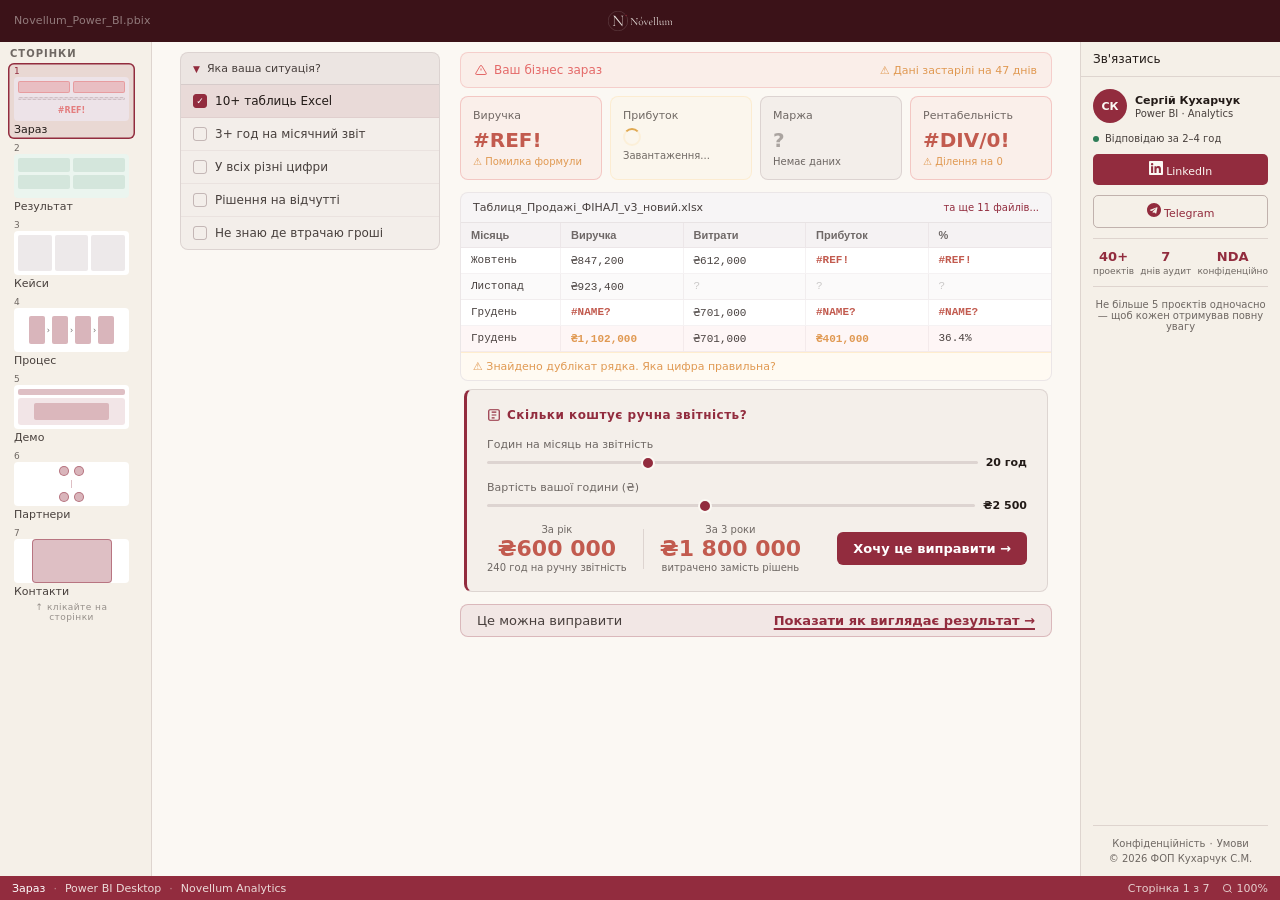
==== commit db24a3bd: "widget: add legal footer, remove stack from contact panel - Add footer to right panel with links to " ====
--- a/index.html
+++ b/index.html
@@ -1001,11 +1001,6 @@
                     <div class="cp-role">Power BI · Analytics · BI Strategy</div>
                   </div>
                 </div>
-                <div class="cinfo-stats">
-                  <div class="cinfo-stat"><strong>40+</strong><span>проектів</span></div>
-                  <div class="cinfo-stat"><strong>7</strong><span>аудит</span></div>
-                  <div class="cinfo-stat"><strong>NDA</strong><span>конфіденційно</span></div>
-                </div>
               </div>
               <div class="cinfo-right">
                 <div class="cinfo-btns">
@@ -1076,20 +1071,18 @@
 
         <div class="cw-divider"></div>
 
-        <!-- Stack -->
-        <div class="cw-stack-label">Стек</div>
-        <div class="cw-stack">
-          <span>Excel</span>
-          <span>1С / ERP</span>
-          <span>Power BI</span>
-          <span>DAX</span>
-          <span>SQL</span>
-          <span>Azure</span>
-          <span>Power Query</span>
-        </div>
-
         <!-- Capacity note -->
         <div class="cw-site" style="color:var(--faint);font-size:10px;text-align:center;padding-top:2px;">Не більше 5 проєктів одночасно — щоб кожен отримував повну увагу</div>
+
+        <!-- Footer -->
+        <div class="cw-footer">
+          <div class="cw-footer-links">
+            <a href="https://novellum.co/legal/Privacy-Policy.pdf" target="_blank" rel="noopener noreferrer">Конфіденційність</a>
+            <span>·</span>
+            <a href="https://novellum.co/legal/Terms-of-Use.pdf" target="_blank" rel="noopener noreferrer">Умови</a>
+          </div>
+          <div class="cw-footer-copy">© 2026 ФОП Кухарчук С.М.</div>
+        </div>
 
       </div>
     </div>
--- a/style.css
+++ b/style.css
@@ -898,13 +898,14 @@
 .partner-block {
   background: rgba(59,18,24,0.04); border: 1px solid var(--border);
   border-radius: 10px; padding: 16px 20px;
+  display: flex; flex-direction: column; justify-content: center;
 }
 .pb-eyebrow {
   font-size: 10px; font-weight: 700; letter-spacing: .08em; text-transform: uppercase;
   color: var(--brand-hi); margin-bottom: 12px;
 }
-.pb-items { display: flex; flex-direction: column; gap: 10px; }
-.pb-item { display: flex; gap: 10px; font-size: 12px; color: var(--muted); line-height: 1.5; align-items: flex-start; }
+.pb-items { display: flex; flex-direction: column; justify-content: space-evenly; flex: 1; }
+.pb-item { display: flex; gap: 8px; font-size: 11px; color: var(--muted); line-height: 1.4; align-items: center; white-space: nowrap; overflow: hidden; text-overflow: ellipsis; }
 .pb-icon { color: var(--brand-hi); font-weight: 700; flex-shrink: 0; margin-top: 1px; }
 .pb-item strong { color: var(--text); }
 
@@ -954,7 +955,7 @@
 }
 /* Left column: person card + stats — stretches to fill gap */
 .cinfo-left {
-  flex: 1 1 0; display: flex; flex-direction: column; justify-content: center; gap: 8px;
+  flex: 1 1 0; display: flex; flex-direction: column; justify-content: center;
 }
 .cinfo-left .contact-person {
   background: none; border: none; border-radius: 0; padding: 0; margin-bottom: 0;
@@ -974,9 +975,11 @@
   display: flex; flex-direction: column; gap: 5px; height: 100%;
 }
 .cinfo-right .cinfo-btns .cbtn {
-  flex: 1; justify-content: center; font-size: 12px;
-  padding: 0 16px; white-space: nowrap; min-width: 120px; max-height: 32px;
-}
+  flex: 0 0 32px; justify-content: center; font-size: 12px;
+  padding: 0 16px; white-space: nowrap; min-width: 120px;
+}
+.cinfo-faq { display: none; }
+.contact-footer { display: none; }
 .contact-form-title { font-size: 26px; font-weight: 400; font-family: var(--serif); margin: 6px 0 8px; }
 .contact-form-desc { font-size: 13px; color: var(--muted); line-height: 1.6; margin-bottom: 16px; }
 
@@ -1098,9 +1101,15 @@
 .cw-stat-label { font-size: 9px; color: var(--faint); margin-top: 2px; }
 .cw-stack-label { font-size: 9px; font-weight: 600; color: var(--muted); text-transform: uppercase; letter-spacing: 0.05em; }
 .cw-stack { display: flex; flex-wrap: wrap; gap: 4px; }
-.cw-stack span { font-size: 9px; color: var(--faint); background: rgba(59,18,24,0.06); border: 1px solid var(--border); padding: 2px 6px; border-radius: 3px; }
+.cw-stack span { font-size: 9px; color: var(--faint); background: rgba(59,18,24,0.06); border: 1px solid var(--border); padding: 2px 6px; border-radius: 3px; white-space: nowrap; }
 .cw-site { font-size: 10px; color: var(--brand); text-decoration: none; text-align: center; padding-top: 2px; }
 .cw-site:hover { opacity: 0.75; }
+.cw-footer { margin-top: auto; padding-top: 12px; border-top: 1px solid var(--border); text-align: center; }
+.cw-footer-links { display: flex; align-items: center; justify-content: center; gap: 4px; margin-bottom: 4px; }
+.cw-footer-links a { font-size: 10px; color: var(--faint); text-decoration: none; }
+.cw-footer-links a:hover { color: var(--muted); }
+.cw-footer-links span { font-size: 10px; color: var(--faint); }
+.cw-footer-copy { font-size: 10px; color: var(--faint); }
 
 /* ── Status bar ── */
 .statusbar {
@@ -1253,7 +1262,10 @@
   .contact-card { padding: 24px 18px; }
   .contact-wrap-2col { flex-direction: column; }
   .contact-form-col { padding: 24px 20px; border-right: none; border-bottom: 1px solid rgba(146,44,62,0.18); }
-  .contact-info-col { flex: none; padding: 20px; }
+  .contact-info-col { flex: none; padding: 14px 16px; flex-direction: column; }
+  .cinfo-left { gap: 8px; }
+  .cinfo-right .cinfo-btns { flex-direction: row; height: auto; }
+  .cinfo-right .cinfo-btns .cbtn { flex: 1; max-height: none; }
   .cinfo-btns { flex-direction: column; }
   .cinfo-btns .cbtn { width: 100%; box-sizing: border-box; }
   .contact-btns { flex-direction: column; }
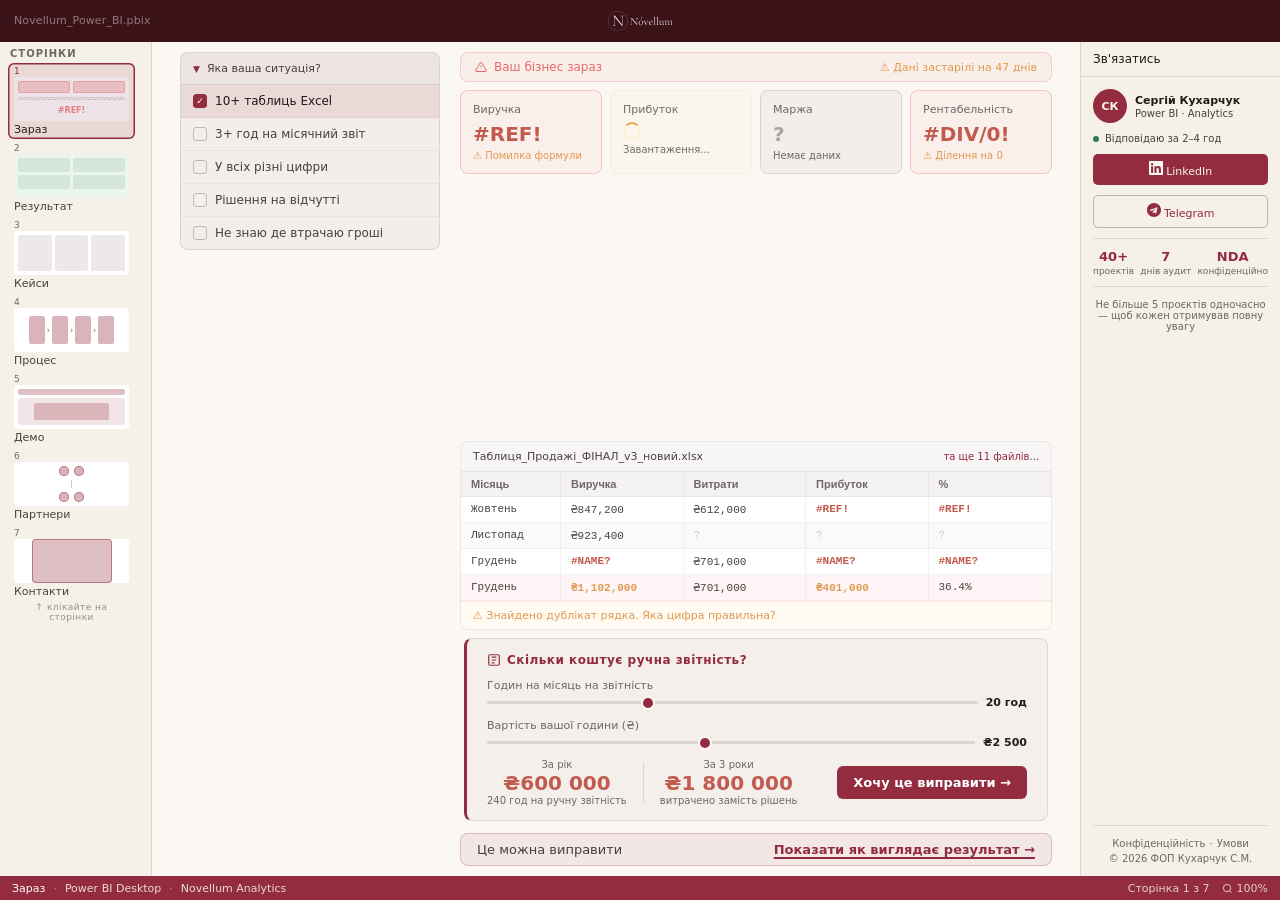
==== commit 0b0c3728: "pain page: no-scroll layout, arrow times, remove stack, add widget footer - Remove scroll from pain " ====
--- a/index.html
+++ b/index.html
@@ -284,12 +284,12 @@
                 <div class="hours-timeline">
                   <div class="ht-title">Ваш місячний ритуал зведення звітів</div>
                   <div class="ht-steps">
-                    <div class="ht-step done"><div class="ht-dot"></div><span>Вивантажити з CRM</span><em>25 хв</em></div>
-                    <div class="ht-step done"><div class="ht-dot"></div><span>Вивантажити з 1С</span><em>15 хв</em></div>
-                    <div class="ht-step done"><div class="ht-dot"></div><span>Склеїти в Excel</span><em>45 хв</em></div>
-                    <div class="ht-step active"><div class="ht-dot pulse"></div><span>Перевірити чому не сходиться</span><em>∼60 хв</em></div>
-                    <div class="ht-step"><div class="ht-dot empty"></div><span>Зробити красивий звіт</span><em>?</em></div>
-                    <div class="ht-step"><div class="ht-dot empty"></div><span>Відправити керівнику</span><em>?</em></div>
+                    <div class="ht-step done"><div class="ht-dot"></div><span>Вивантажити з CRM</span><em>→ 25 хв</em></div>
+                    <div class="ht-step done"><div class="ht-dot"></div><span>Вивантажити з 1С</span><em>→ 15 хв</em></div>
+                    <div class="ht-step done"><div class="ht-dot"></div><span>Склеїти в Excel</span><em>→ 45 хв</em></div>
+                    <div class="ht-step active"><div class="ht-dot pulse"></div><span>Перевірити чому не сходиться</span><em>→ ∼60 хв</em></div>
+                    <div class="ht-step"><div class="ht-dot empty"></div><span>Зробити красивий звіт</span><em>→ ?</em></div>
+                    <div class="ht-step"><div class="ht-dot empty"></div><span>Відправити керівнику</span><em>→ ?</em></div>
                   </div>
                   <div class="ht-total">Разом щомісяця: <strong>3–5 годин</strong> · щороку: <strong>36–60 годин</strong></div>
                 </div>
--- a/style.css
+++ b/style.css
@@ -186,7 +186,7 @@
 .rpage.active { opacity: 1; pointer-events: auto; }
 .rpage-scroll { height: 100%; overflow-y: hidden; overflow-x: clip; padding: 10px 28px; scrollbar-width: none; }
 .rpage-scroll::-webkit-scrollbar { display: none; }
-#page-pain .rpage-scroll { overflow-y: auto; overflow-x: hidden; }
+#page-pain .rpage-scroll { overflow-y: hidden; overflow-x: hidden; display: flex; flex-direction: column; }
 #page-cases .rpage-scroll { padding: 8px 28px 28px; }
 .pain-layout { max-width: 100%; overflow: hidden; }
 
@@ -205,8 +205,9 @@
   display: grid;
   grid-template-columns: 260px 1fr;
   gap: 20px;
+  flex: 1;
   min-height: 0;
-  align-items: start;
+  align-items: stretch;
 }
 
 /* ── Left column: slicer + calculator ── */
@@ -306,23 +307,23 @@
   border: 1px solid var(--border);
   border-left: 3px solid var(--brand-hi);
   border-radius: 8px;
-  padding: 18px 20px;
+  padding: 14px 20px;
 }
 .ccf-label {
   display: flex; align-items: center; gap: 6px;
   font-size: 12px; font-weight: 600; color: var(--brand-hi);
-  margin-bottom: 16px; letter-spacing: 0.04em;
-}
-.ccf-body { display: flex; flex-direction: column; gap: 12px; }
-.ccf-sliders { display: flex; flex-direction: column; gap: 12px; }
-.ccf-row label { display: block; font-size: 11px; color: var(--faint); margin-bottom: 5px; }
+  margin-bottom: 12px; letter-spacing: 0.04em;
+}
+.ccf-body { display: flex; flex-direction: column; gap: 10px; }
+.ccf-sliders { display: flex; flex-direction: column; gap: 10px; }
+.ccf-row label { display: block; font-size: 11px; color: var(--faint); margin-bottom: 4px; }
 .ccf-hint { font-size: 10px; color: var(--faint); font-weight: 400; opacity: 0.8; }
 .ccf-bottom { display: flex; align-items: center; justify-content: space-between; gap: 16px; }
 .ccf-results { display: flex; align-items: center; gap: 16px; }
 .ccf-divider { width: 1px; height: 40px; background: var(--border); }
 .ccf-result { text-align: center; }
 .ccr-label { font-size: 10px; color: var(--faint); margin-bottom: 3px; }
-.ccr-value { font-size: 22px; font-weight: 700; color: var(--red-bright); line-height: 1; margin-bottom: 2px; }
+.ccr-value { font-size: 20px; font-weight: 700; color: var(--red-bright); line-height: 1; margin-bottom: 2px; }
 .ccr-sub { font-size: 10px; color: var(--faint); }
 .ccf-cta-wrap { flex-shrink: 0; }
 .ccf-cta {
@@ -335,13 +336,13 @@
 .ccf-cta:hover { background: var(--brand-hi); }
 
 /* ── Right column: broken dashboard ── */
-.pain-right { display: flex; flex-direction: column; gap: 8px; min-width: 0; overflow-x: clip; }
+.pain-right { display: flex; flex-direction: column; gap: 8px; min-width: 0; overflow-x: clip; min-height: 0; }
 
 .pain-dash-header {
   display: flex; align-items: center; justify-content: space-between;
   background: rgba(224,82,82,0.06);
   border: 1px solid rgba(224,82,82,0.2);
-  border-radius: 8px; padding: 10px 14px;
+  border-radius: 8px; padding: 7px 14px;
   font-size: 12px;
 }
 .pdh-left {
@@ -352,8 +353,8 @@
 .pdh-stale { font-size: 11px; color: #E09952; }
 
 /* Pain visuals: hidden by default, active shows */
-.pain-visual { display: none; flex-direction: column; gap: 12px; }
-.pain-visual.active { display: flex; }
+.pain-visual { display: none; flex-direction: column; gap: 10px; }
+.pain-visual.active { display: flex; flex: 1; min-height: 0; justify-content: space-between; }
 
 /* Broken KPIs row */
 .broken-kpis {
@@ -452,13 +453,13 @@
   border: 1px solid var(--border);
   border-radius: 8px; padding: 14px;
 }
-.ht-title { font-size: 11px; font-weight: 500; color: var(--muted); margin-bottom: 12px; }
-.ht-steps { display: grid; grid-template-columns: 10px 1fr auto; column-gap: 8px; row-gap: 6px; margin-bottom: 10px; align-items: center; }
+.ht-title { font-size: 11px; font-weight: 500; color: var(--muted); margin-bottom: 10px; }
+.ht-steps { display: grid; grid-template-columns: 10px auto auto; column-gap: 8px; row-gap: 5px; margin-bottom: 8px; align-items: center; }
 .ht-step { display: contents; font-size: 12px; color: var(--faint); }
 .ht-step.done > * { color: var(--muted); }
 .ht-step.active > * { color: var(--text); font-weight: 500; }
 .ht-step span { font-size: 12px; }
-.ht-step em { font-style: normal; font-size: 11px; color: var(--faint); white-space: nowrap; text-align: right; }
+.ht-step em { font-style: normal; font-size: 11px; color: var(--faint); white-space: nowrap; }
 .ht-steps > .ht-step.active > em { color: var(--red); }
 .ht-dot {
   width: 10px; height: 10px; border-radius: 50%; flex-shrink: 0;
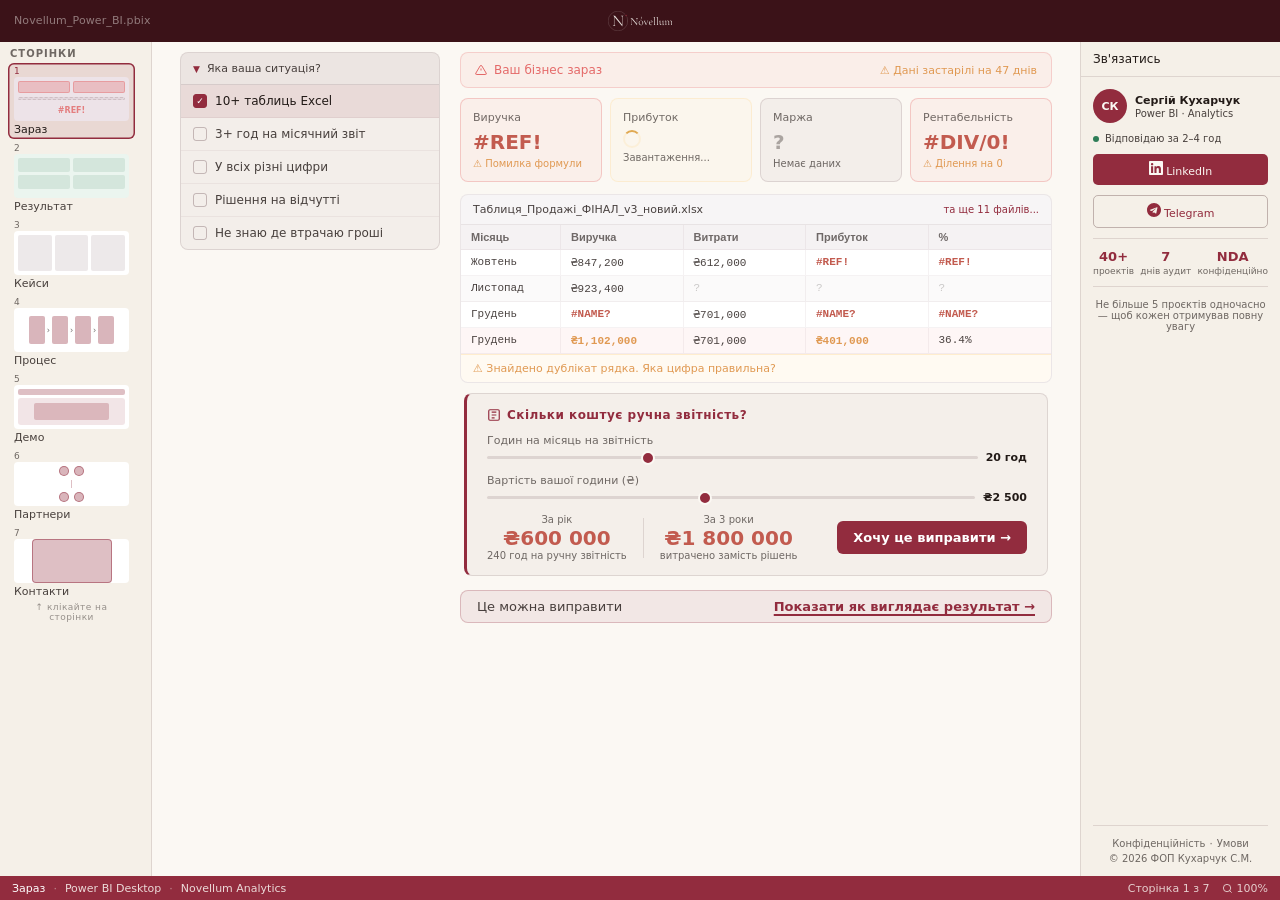
==== commit 18f313e3: "feat: SPA routing with History API + 404 page - Add pathMap, pageUrls, pageTitles to main.js for URL" ====
--- a/index.html
+++ b/index.html
@@ -62,13 +62,13 @@
 
   <!-- Mobile nav (sticky below titlebar on mobile) -->
   <div class="mobile-nav" id="mobileNav">
-    <a href="#" class="mn-item active" data-page="pain">Зараз</a>
-    <a href="#" class="mn-item" data-page="solution">Результат</a>
-    <a href="#" class="mn-item" data-page="cases">Кейси</a>
-    <a href="#" class="mn-item" data-page="process">Процес</a>
-    <a href="#" class="mn-item mn-item-desktop-only" data-page="demo">Демо</a>
-    <a href="#" class="mn-item" data-page="partners">Партнери</a>
-    <a href="#" class="mn-item" data-page="contact">Контакти</a>
+    <a href="/" class="mn-item active" data-page="pain">Зараз</a>
+    <a href="/solution" class="mn-item" data-page="solution">Результат</a>
+    <a href="/cases" class="mn-item" data-page="cases">Кейси</a>
+    <a href="/process" class="mn-item" data-page="process">Процес</a>
+    <a href="/demo" class="mn-item mn-item-desktop-only" data-page="demo">Демо</a>
+    <a href="/partners" class="mn-item" data-page="partners">Партнери</a>
+    <a href="/contact" class="mn-item" data-page="contact">Контакти</a>
   </div>
 
   <!-- App body -->
--- a/style.css
+++ b/style.css
@@ -205,9 +205,8 @@
   display: grid;
   grid-template-columns: 260px 1fr;
   gap: 20px;
-  flex: 1;
   min-height: 0;
-  align-items: stretch;
+  align-items: start;
 }
 
 /* ── Left column: slicer + calculator ── */
@@ -336,13 +335,13 @@
 .ccf-cta:hover { background: var(--brand-hi); }
 
 /* ── Right column: broken dashboard ── */
-.pain-right { display: flex; flex-direction: column; gap: 8px; min-width: 0; overflow-x: clip; min-height: 0; }
+.pain-right { display: flex; flex-direction: column; gap: 10px; min-width: 0; overflow-x: clip; min-height: 0; }
 
 .pain-dash-header {
   display: flex; align-items: center; justify-content: space-between;
   background: rgba(224,82,82,0.06);
   border: 1px solid rgba(224,82,82,0.2);
-  border-radius: 8px; padding: 7px 14px;
+  border-radius: 8px; padding: 10px 14px;
   font-size: 12px;
 }
 .pdh-left {
@@ -353,7 +352,7 @@
 .pdh-stale { font-size: 11px; color: #E09952; }
 
 /* Pain visuals: hidden by default, active shows */
-.pain-visual { display: none; flex-direction: column; gap: 10px; }
+.pain-visual { display: none; flex-direction: column; gap: 12px; }
 .pain-visual.active { display: flex; flex: 1; min-height: 0; justify-content: space-between; }
 
 /* Broken KPIs row */
@@ -451,10 +450,10 @@
 .hours-timeline {
   background: rgba(59,18,24,0.04);
   border: 1px solid var(--border);
-  border-radius: 8px; padding: 14px;
-}
-.ht-title { font-size: 11px; font-weight: 500; color: var(--muted); margin-bottom: 10px; }
-.ht-steps { display: grid; grid-template-columns: 10px auto auto; column-gap: 8px; row-gap: 5px; margin-bottom: 8px; align-items: center; }
+  border-radius: 8px; padding: 10px 14px;
+}
+.ht-title { font-size: 11px; font-weight: 500; color: var(--muted); margin-bottom: 8px; }
+.ht-steps { display: grid; grid-template-columns: 10px auto auto; column-gap: 8px; row-gap: 4px; margin-bottom: 6px; align-items: center; }
 .ht-step { display: contents; font-size: 12px; color: var(--faint); }
 .ht-step.done > * { color: var(--muted); }
 .ht-step.active > * { color: var(--text); font-weight: 500; }
@@ -471,7 +470,7 @@
 @keyframes dotPulse { 0%,100% { box-shadow: 0 0 0 0 rgba(224,82,82,0.5); } 50% { box-shadow: 0 0 0 5px rgba(224,82,82,0); } }
 .ht-dot.pulse { animation: dotPulse 1.5s infinite; }
 .ht-dot.empty { background: rgba(59,18,24,0.09); border: 1.5px dashed rgba(59,18,24,0.14); }
-.ht-total { font-size: 11px; color: var(--faint); border-top: 1px solid var(--border); padding-top: 8px; }
+.ht-total { font-size: 11px; color: var(--faint); border-top: 1px solid var(--border); padding-top: 6px; }
 .ht-total strong { color: var(--red); }
 
 /* Versions fight */
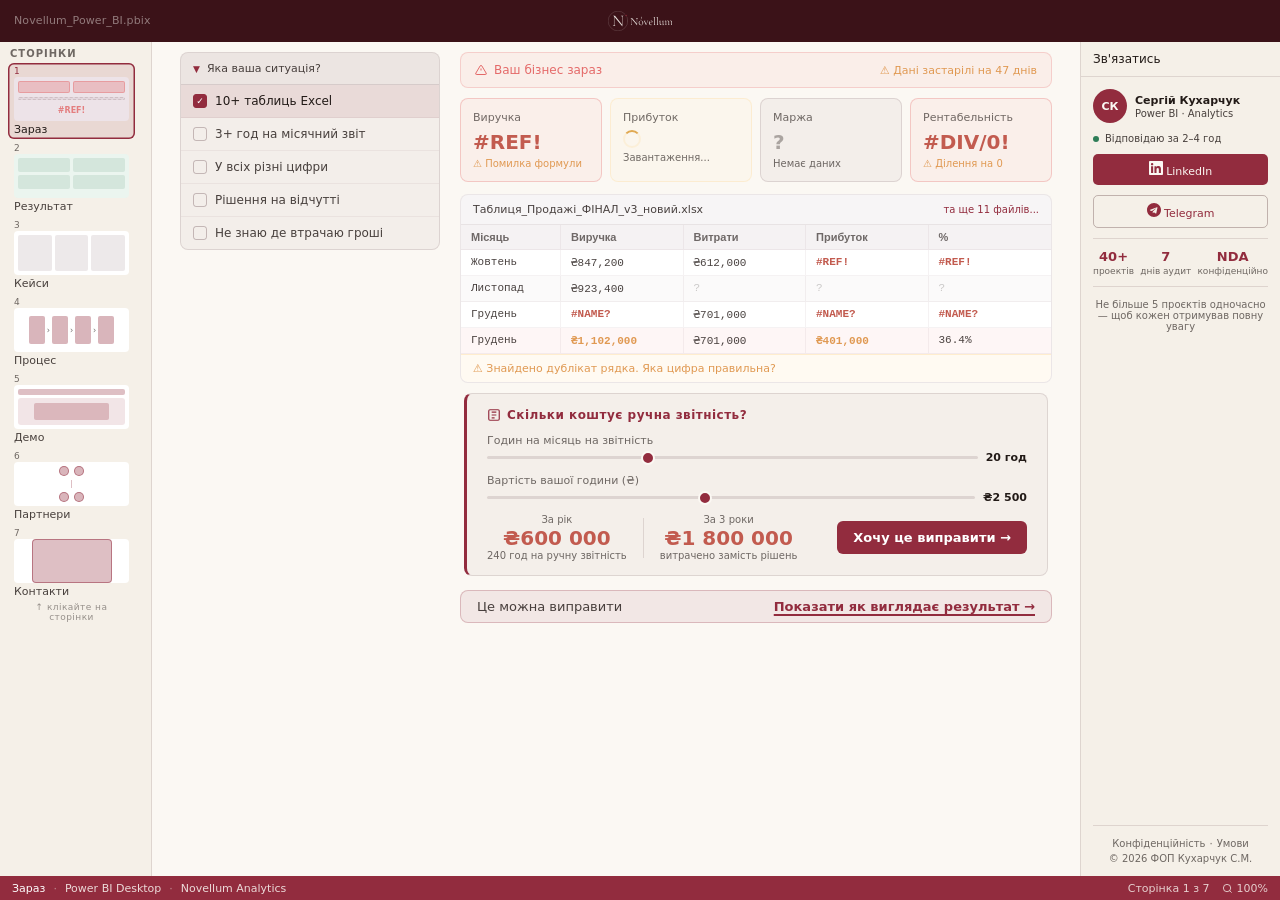
==== commit 13fb9a4c: "Restore state after PR #69: re-apply PRs #68 and #69 Reverts the revert (#70), restoring slicer URL " ====
--- a/index.html
+++ b/index.html
@@ -62,13 +62,13 @@
 
   <!-- Mobile nav (sticky below titlebar on mobile) -->
   <div class="mobile-nav" id="mobileNav">
-    <a href="/" class="mn-item active" data-page="pain">Зараз</a>
-    <a href="/solution" class="mn-item" data-page="solution">Результат</a>
-    <a href="/cases" class="mn-item" data-page="cases">Кейси</a>
-    <a href="/process" class="mn-item" data-page="process">Процес</a>
-    <a href="/demo" class="mn-item mn-item-desktop-only" data-page="demo">Демо</a>
-    <a href="/partners" class="mn-item" data-page="partners">Партнери</a>
-    <a href="/contact" class="mn-item" data-page="contact">Контакти</a>
+    <a href="./" class="mn-item active" data-page="pain">Зараз</a>
+    <a href="solution" class="mn-item" data-page="solution">Результат</a>
+    <a href="cases" class="mn-item" data-page="cases">Кейси</a>
+    <a href="process" class="mn-item" data-page="process">Процес</a>
+    <a href="demo" class="mn-item mn-item-desktop-only" data-page="demo">Демо</a>
+    <a href="partners" class="mn-item" data-page="partners">Партнери</a>
+    <a href="contact" class="mn-item" data-page="contact">Контакти</a>
   </div>
 
   <!-- App body -->
